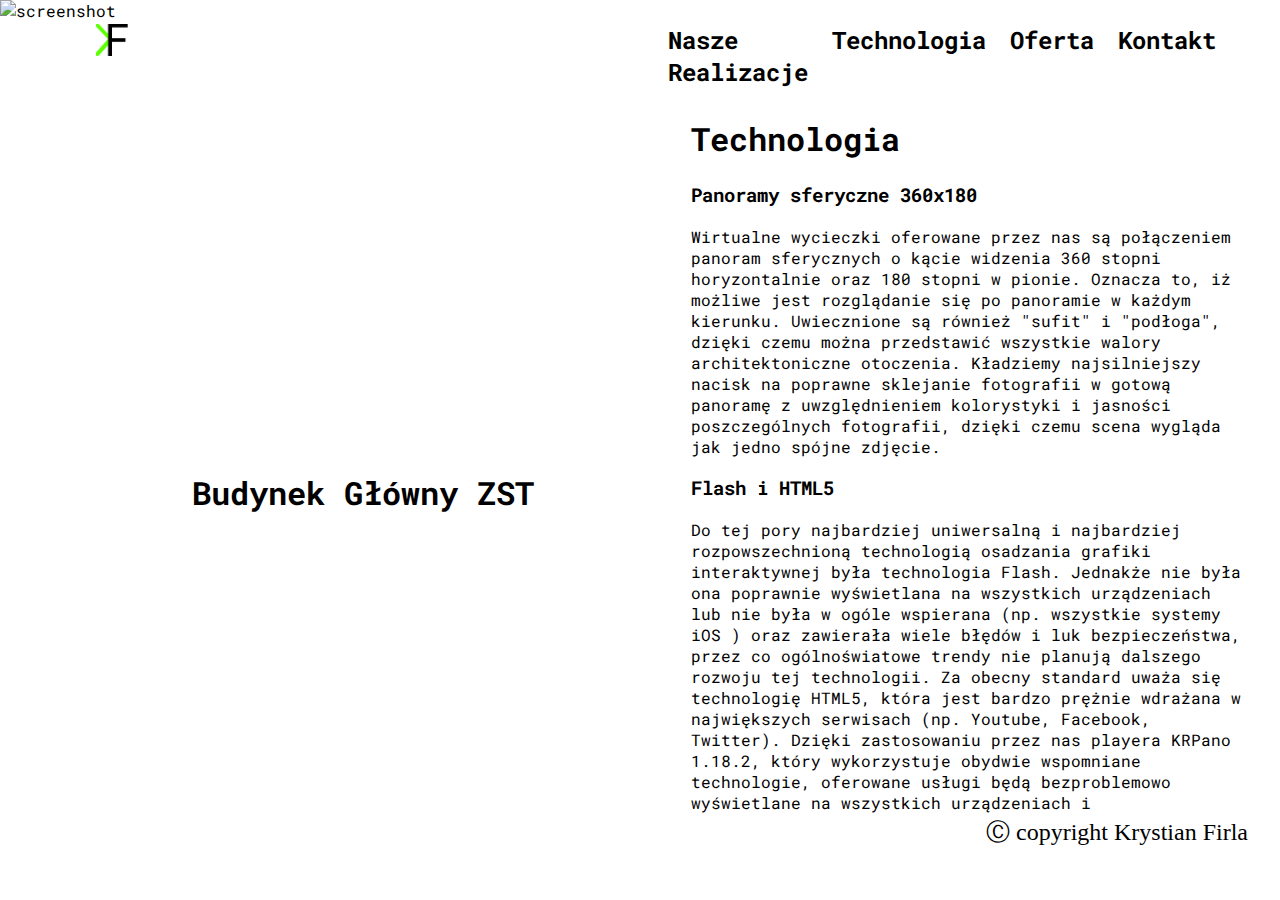
==== index.html @ 10f15969 "jakies logo zrobiłem no i cos tam myslalem nad strona ale skonczylo sie na mysleniu peace" ====
<!DOCTYPE html>
<html lang="pl">

<head>
    <meta charset="UTF-8">
    <meta http-equiv="X-UA-Compatible" content="IE=edge">
    <meta name="viewport" content="width=device-width, initial-scale=1.0">
    <title>Krystian Firla</title>
    <link rel="shortcut icon" href="assets/img/logo.ico" type="image/x-icon">
    <link rel="stylesheet" href="assets/css/style.css">
</head>

<body>
    <div class="container">
        <header>
            <div class="container">
                <div class="logo">
                    <!-- KF -->
                    <img src="assets/img/logo.png" alt="Logo strony">
                </div>
                <nav>
                    <div class="pointer">Nasze Realizacje</div>
                    <div class="pointer">Technologia</div>
                    <div class="pointer">Oferta</div>
                    <div class="pointer">Kontakt</div>
                </nav>
            </div>
        </header>
    </div>

    <div class="main-container">
        <div class="left">
            <ul>
                <li>
                    <img src="assets/img/screenshot.png" alt="screenshot">
                    <h1>Budynek Główny ZST</h1>
                </li>
            </ul>
            <!-- <h1>Wzgórze Zamkowe Orto</h1> -->
        </div>
        <div class="right">
            <div id="ourwork">
                <p>jakies zdjecie</p>
                <p>jakies zdjecie</p>
                <p>jakies zdjecie</p>
                <p>jakies zdjecie</p>
                <p>jakies zdjecie</p>
                <p>jakies zdjecie</p>
                <p>jakies zdjecie</p>
                <p>jakies zdjecie</p>
                <p>jakies zdjecie</p>
                <p>jakies zdjecie</p>
                <p>jakies zdjecie</p>
                <p>jakies zdjecie</p>
                <p>jakies zdjecie</p>
                <p>jakies zdjecie</p>
                <p>jakies zdjecie</p>

            </div>
            <div id="technology">
                <div class="content">
                    <h1>Technologia</h1>
                    <h3>Panoramy sferyczne 360x180</h3>
                    <p>Wirtualne wycieczki oferowane przez nas są połączeniem panoram sferycznych o kącie widzenia 360
                        stopni horyzontalnie oraz 180 stopni w pionie. Oznacza to, iż możliwe jest rozglądanie się po
                        panoramie w każdym kierunku. Uwiecznione są również "sufit" i "podłoga", dzięki czemu można
                        przedstawić wszystkie walory architektoniczne otoczenia. Kładziemy najsilniejszy nacisk na
                        poprawne
                        sklejanie fotografii w gotową panoramę z uwzględnieniem kolorystyki i jasności poszczególnych
                        fotografii, dzięki czemu scena wygląda jak jedno spójne zdjęcie.</p>
                    <h3>Flash i HTML5</h3>
                    <p>Do tej pory najbardziej uniwersalną i najbardziej rozpowszechnioną technologią osadzania grafiki
                        interaktywnej była technologia Flash. Jednakże nie była ona poprawnie wyświetlana na wszystkich
                        urządzeniach lub nie była w ogóle wspierana (np. wszystkie systemy iOS ) oraz zawierała wiele
                        błędów
                        i luk bezpieczeństwa, przez co ogólnoświatowe trendy nie planują dalszego rozwoju tej
                        technologii.
                        Za obecny standard uważa się technologię HTML5, która jest bardzo prężnie wdrażana w
                        największych
                        serwisach (np. Youtube, Facebook, Twitter). Dzięki zastosowaniu przez nas playera KRPano 1.18.2,
                        który wykorzystuje obydwie wspomniane technologie, oferowane usługi będą bezproblemowo
                        wyświetlane
                        na wszystkich urządzeniach i przeglądarkach.</p>
                    <h3>Wysoka szczegółowość obrazu i HDR</h3>
                    <p>Wiele firm oferujących wykonanie wirtualnej wycieczki tworzy je za pomocą obiektywu
                        ultraszerokokątnego (tzw. Fisheye), dzięki czemu wykonanie panoramy jest bardzo proste i
                        szybkie,
                        gdyż na pełną panoramę 360x180 (pełna sfera) wystarcza 6 zdjęć. Takie podejście jednak skutkuje
                        niską jakością panoramy. Bardzo mała rozdzielczość nie umożliwia wystarczającego powiększana
                        wybranego fragmentu panoramy, a wady optyczne obiektywu fisheye dodatkowo pogarszają jakość
                        obrazu.
                        Nasze panoramy wykonujemy z co najmniej 26 zdjęć, co po połączeniu daje obraz o rozdzielczości
                        około
                        22 000 x 11 000 pixeli, co zapewnia bardzo wysoką jakość obrazu i wysoką swobodę przybliżania
                        panoramy. Na specjalne życzenie możliwe jest wykonanie panoram o dużo większej rozdzielczości.
                    </p>
                    <p>W szczególnie trudnych przypadkach możliwe jest zastosowanie technologii HDR. Umożliwi to
                        poprawne
                        oddanie charakteru oświetlenia danej panoramy.</p>
                </div>
            </div>
            <div id="offer">
                <h1>Oferta</h1>
                <p>W odróżnieniu od większości firm oferujących wykonanie wirtualnej wycieczki, nasze usługi nie są
                    ukierunkowane na jednorazowy, spory zysk lecz na stałą współpracę. Podstawową usługą oferowaną przez
                    nas jest stała opieka nad Państwa wirtualną wycieczką i obejmuje jej wykonanie oraz coroczną
                    aktualizację oraz osadzenie na naszym serwerze. Wycieczka składająca się z ok. 15 panoram, może
                    zajmować nawet 1,5GB, a wykupienie hostingu tak dużej przestrzeni serwerowej może sporo kosztować.
                    Dzięki osadzeniu wirtualnej wycieczki na naszym serwerze, nie muszą się Państwo o to martwić. Dostęp
                    do niej odbywa się przez Państwa stronę (za pomocą przekierowania) oraz przez naszą stronę, co
                    stanowi dla Państwa dodatkową reklamę. Kolejnym udogodnieniem jest abonamentowa forma opłaty za
                    stałą opiekę i aktualizację wirtualnej wycieczki oraz przestrzeń serwerową. Gdyby taka forma opłaty
                    Państwa nie satysfakcjonowała, jest możliwość tradycyjnej jednorazowej opłaty za wykonanie
                    wirtualnej wycieczki. Dodatkowo oferujemy wykupienie samej przestrzeni serwerowej. Dobrą formą
                    promocji firmy mogą być gadżety upominkowe w formie pendriva lub płyty DVD z wirtualną wycieczką,
                    które mogli by Państwo ofiarować swoim klientom.</p>
                <p>Aby zaspokoić potrzeby wszystkich klientów, ceny są ustalane indywidualnie po wcześniejszym kontakcie
                    drogą mailową.</p>
            </div>
            <div id="contact">
                <h1>Info</h1>
                <p>Krystian Firla</p>
                <p>email: kfirla@gmail.com</p>
                <p>nr kom: 698 490 438</p>
            </div>
            <footer class="copyright">
                &#9400 copyright Krystian Firla
            </footer>
        </div>
    </div>
</body>

</html>
---- assets/css/style.css ----
@import url("https://fonts.googleapis.com/css2?family=Architects+Daughter&family=Roboto:ital,wght@0,400;1,300&display=swap");
@import url("https://fonts.googleapis.com/css2?family=Roboto+Mono:wght@300&display=swap");
* {
  -webkit-box-sizing: border-box;
          box-sizing: border-box;
}

body {
  margin: 0;
  padding: 0;
  font-family: 'Roboto Mono', monospace;
}

.container header {
  width: 100%;
  color: black;
  font-size: 1.5rem;
  font-weight: bold;
  position: absolute;
  top: 0;
  left: 0;
  z-index: 2;
}

.container header .container {
  display: -webkit-box;
  display: -ms-flexbox;
  display: flex;
  -webkit-box-pack: justify;
      -ms-flex-pack: justify;
          justify-content: space-between;
  padding: 1.5rem 4rem 0 6rem;
}

.container header .container .logo img {
  height: 2rem;
}

.container header .container nav {
  width: 48%;
  display: -webkit-box;
  display: -ms-flexbox;
  display: flex;
  gap: 1.5rem;
  -webkit-box-pack: end;
      -ms-flex-pack: end;
          justify-content: end;
}

.pointer {
  cursor: pointer;
}

.main-container {
  display: -webkit-box;
  display: -ms-flexbox;
  display: flex;
}

.main-container .left {
  width: 50%;
  height: 100vh;
}

.main-container .left ul {
  list-style: none;
  margin: 0;
  padding: 0;
}

.main-container .left ul li {
  height: 100vh;
}

.main-container .left ul img {
  display: block;
  width: 100%;
  height: 100%;
  -o-object-fit: cover;
     object-fit: cover;
  -o-object-position: center;
     object-position: center;
  z-index: 1;
}

.main-container .left ul h1 {
  position: absolute;
  top: 50%;
  left: 15%;
}

.main-container .right {
  display: block;
  width: 50%;
  height: 100vh;
  padding: 6rem 2rem 0 3.2rem;
}

.main-container .right .content {
  overflow-y: auto;
  max-height: 80vh;
}

.main-container .right #ourwork {
  display: none;
}

.main-container .right #offer {
  display: none;
}

.main-container .right #contact {
  display: none;
}

footer {
  font: 1.5rem bold;
  display: -webkit-box;
  display: -ms-flexbox;
  display: flex;
  -webkit-box-pack: end;
      -ms-flex-pack: end;
          justify-content: end;
}
/*# sourceMappingURL=style.css.map */
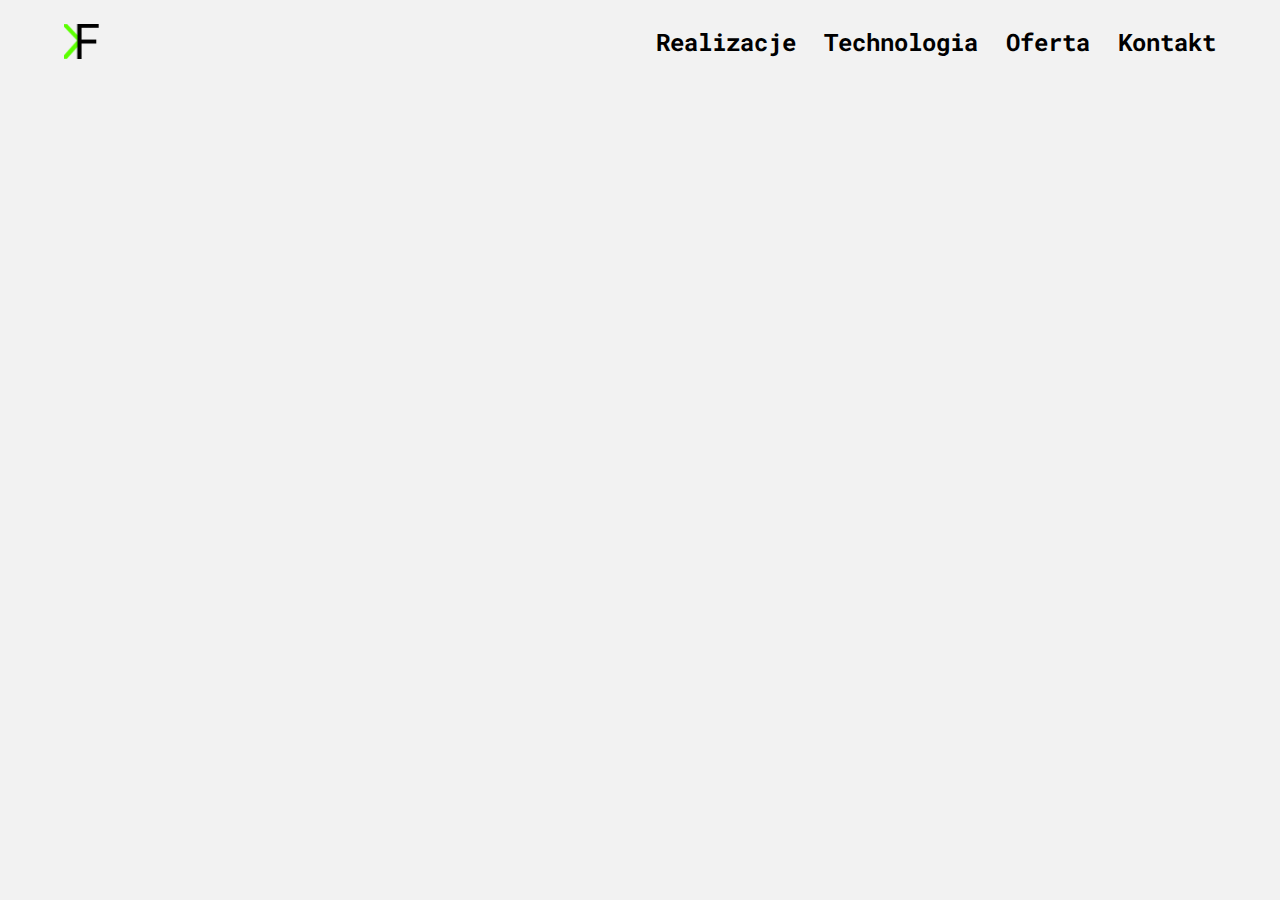
==== commit 4534d1f4: "nav zrobiłem" ====
--- a/index.html
+++ b/index.html
@@ -6,128 +6,27 @@
     <meta http-equiv="X-UA-Compatible" content="IE=edge">
     <meta name="viewport" content="width=device-width, initial-scale=1.0">
     <title>Krystian Firla</title>
-    <link rel="shortcut icon" href="assets/img/logo.ico" type="image/x-icon">
-    <link rel="stylesheet" href="assets/css/style.css">
+    <link rel="shortcut icon" href="src/img/favicon.ico" type="image/x-icon">
+    <link rel="stylesheet" href="src/css/style.css">
+    <script src="src/js/script.js" defer></script>
 </head>
 
 <body>
-    <div class="container">
-        <header>
-            <div class="container">
-                <div class="logo">
-                    <!-- KF -->
-                    <img src="assets/img/logo.png" alt="Logo strony">
-                </div>
-                <nav>
-                    <div class="pointer">Nasze Realizacje</div>
-                    <div class="pointer">Technologia</div>
-                    <div class="pointer">Oferta</div>
-                    <div class="pointer">Kontakt</div>
-                </nav>
-            </div>
-        </header>
-    </div>
+    <header class="navbar">
+        <img src="src/img/logo.png" alt="Logo KF" class="logo">
+        <img src="src/img/menu.svg" alt="Otwórz menu" class="toggle-nav">
+        <nav class="navbar-links">
+            <ul>
+                <li><a href="#">Realizacje</a></li>
+                <li><a href="#">Technologia</a></li>
+                <li><a href="#">Oferta</a></li>
+                <li><a href="#">Kontakt</a></li>
+            </ul>
+        </nav>
+    </header>
+    <main>
 
-    <div class="main-container">
-        <div class="left">
-            <ul>
-                <li>
-                    <img src="assets/img/screenshot.png" alt="screenshot">
-                    <h1>Budynek Główny ZST</h1>
-                </li>
-            </ul>
-            <!-- <h1>Wzgórze Zamkowe Orto</h1> -->
-        </div>
-        <div class="right">
-            <div id="ourwork">
-                <p>jakies zdjecie</p>
-                <p>jakies zdjecie</p>
-                <p>jakies zdjecie</p>
-                <p>jakies zdjecie</p>
-                <p>jakies zdjecie</p>
-                <p>jakies zdjecie</p>
-                <p>jakies zdjecie</p>
-                <p>jakies zdjecie</p>
-                <p>jakies zdjecie</p>
-                <p>jakies zdjecie</p>
-                <p>jakies zdjecie</p>
-                <p>jakies zdjecie</p>
-                <p>jakies zdjecie</p>
-                <p>jakies zdjecie</p>
-                <p>jakies zdjecie</p>
-
-            </div>
-            <div id="technology">
-                <div class="content">
-                    <h1>Technologia</h1>
-                    <h3>Panoramy sferyczne 360x180</h3>
-                    <p>Wirtualne wycieczki oferowane przez nas są połączeniem panoram sferycznych o kącie widzenia 360
-                        stopni horyzontalnie oraz 180 stopni w pionie. Oznacza to, iż możliwe jest rozglądanie się po
-                        panoramie w każdym kierunku. Uwiecznione są również "sufit" i "podłoga", dzięki czemu można
-                        przedstawić wszystkie walory architektoniczne otoczenia. Kładziemy najsilniejszy nacisk na
-                        poprawne
-                        sklejanie fotografii w gotową panoramę z uwzględnieniem kolorystyki i jasności poszczególnych
-                        fotografii, dzięki czemu scena wygląda jak jedno spójne zdjęcie.</p>
-                    <h3>Flash i HTML5</h3>
-                    <p>Do tej pory najbardziej uniwersalną i najbardziej rozpowszechnioną technologią osadzania grafiki
-                        interaktywnej była technologia Flash. Jednakże nie była ona poprawnie wyświetlana na wszystkich
-                        urządzeniach lub nie była w ogóle wspierana (np. wszystkie systemy iOS ) oraz zawierała wiele
-                        błędów
-                        i luk bezpieczeństwa, przez co ogólnoświatowe trendy nie planują dalszego rozwoju tej
-                        technologii.
-                        Za obecny standard uważa się technologię HTML5, która jest bardzo prężnie wdrażana w
-                        największych
-                        serwisach (np. Youtube, Facebook, Twitter). Dzięki zastosowaniu przez nas playera KRPano 1.18.2,
-                        który wykorzystuje obydwie wspomniane technologie, oferowane usługi będą bezproblemowo
-                        wyświetlane
-                        na wszystkich urządzeniach i przeglądarkach.</p>
-                    <h3>Wysoka szczegółowość obrazu i HDR</h3>
-                    <p>Wiele firm oferujących wykonanie wirtualnej wycieczki tworzy je za pomocą obiektywu
-                        ultraszerokokątnego (tzw. Fisheye), dzięki czemu wykonanie panoramy jest bardzo proste i
-                        szybkie,
-                        gdyż na pełną panoramę 360x180 (pełna sfera) wystarcza 6 zdjęć. Takie podejście jednak skutkuje
-                        niską jakością panoramy. Bardzo mała rozdzielczość nie umożliwia wystarczającego powiększana
-                        wybranego fragmentu panoramy, a wady optyczne obiektywu fisheye dodatkowo pogarszają jakość
-                        obrazu.
-                        Nasze panoramy wykonujemy z co najmniej 26 zdjęć, co po połączeniu daje obraz o rozdzielczości
-                        około
-                        22 000 x 11 000 pixeli, co zapewnia bardzo wysoką jakość obrazu i wysoką swobodę przybliżania
-                        panoramy. Na specjalne życzenie możliwe jest wykonanie panoram o dużo większej rozdzielczości.
-                    </p>
-                    <p>W szczególnie trudnych przypadkach możliwe jest zastosowanie technologii HDR. Umożliwi to
-                        poprawne
-                        oddanie charakteru oświetlenia danej panoramy.</p>
-                </div>
-            </div>
-            <div id="offer">
-                <h1>Oferta</h1>
-                <p>W odróżnieniu od większości firm oferujących wykonanie wirtualnej wycieczki, nasze usługi nie są
-                    ukierunkowane na jednorazowy, spory zysk lecz na stałą współpracę. Podstawową usługą oferowaną przez
-                    nas jest stała opieka nad Państwa wirtualną wycieczką i obejmuje jej wykonanie oraz coroczną
-                    aktualizację oraz osadzenie na naszym serwerze. Wycieczka składająca się z ok. 15 panoram, może
-                    zajmować nawet 1,5GB, a wykupienie hostingu tak dużej przestrzeni serwerowej może sporo kosztować.
-                    Dzięki osadzeniu wirtualnej wycieczki na naszym serwerze, nie muszą się Państwo o to martwić. Dostęp
-                    do niej odbywa się przez Państwa stronę (za pomocą przekierowania) oraz przez naszą stronę, co
-                    stanowi dla Państwa dodatkową reklamę. Kolejnym udogodnieniem jest abonamentowa forma opłaty za
-                    stałą opiekę i aktualizację wirtualnej wycieczki oraz przestrzeń serwerową. Gdyby taka forma opłaty
-                    Państwa nie satysfakcjonowała, jest możliwość tradycyjnej jednorazowej opłaty za wykonanie
-                    wirtualnej wycieczki. Dodatkowo oferujemy wykupienie samej przestrzeni serwerowej. Dobrą formą
-                    promocji firmy mogą być gadżety upominkowe w formie pendriva lub płyty DVD z wirtualną wycieczką,
-                    które mogli by Państwo ofiarować swoim klientom.</p>
-                <p>Aby zaspokoić potrzeby wszystkich klientów, ceny są ustalane indywidualnie po wcześniejszym kontakcie
-                    drogą mailową.</p>
-            </div>
-            <div id="contact">
-                <h1>Info</h1>
-                <p>Krystian Firla</p>
-                <p>email: kfirla@gmail.com</p>
-                <p>nr kom: 698 490 438</p>
-            </div>
-            <footer class="copyright">
-                &#9400 copyright Krystian Firla
-            </footer>
-        </div>
-    </div>
+    </main>
 </body>
 
 </html>--- a/src/css/style.css
+++ b/src/css/style.css
@@ -0,0 +1,151 @@
+@import url("https://fonts.googleapis.com/css2?family=Roboto+Mono:wght@300&display=swap");
+*, *::before, *::after {
+  -webkit-box-sizing: border-box;
+          box-sizing: border-box;
+}
+
+:root {
+  --background-color: #F2F2F2;
+}
+
+body {
+  margin: 0;
+  padding: 0;
+  font-family: 'Roboto Mono', monospace;
+  line-height: 1.5;
+  background-color: var(--background-color);
+  font-size: 1.5rem;
+}
+
+.navbar {
+  width: 100%;
+  display: -webkit-box;
+  display: -ms-flexbox;
+  display: flex;
+  -webkit-box-pack: justify;
+      -ms-flex-pack: justify;
+          justify-content: space-between;
+  padding: 1.5rem 4rem;
+  position: absolute;
+  width: 100%;
+  z-index: 2;
+}
+
+.toggle-nav {
+  position: absolute;
+  display: none;
+  top: 1.25rem;
+  right: 4rem;
+}
+
+.navbar-links ul {
+  width: calc(50vw - 4rem);
+  list-style: none;
+  margin: 0;
+  padding: 0;
+  padding-left: 1rem;
+  display: -webkit-box;
+  display: -ms-flexbox;
+  display: flex;
+  -webkit-box-pack: justify;
+      -ms-flex-pack: justify;
+          justify-content: space-between;
+  gap: 1rem;
+}
+
+.navbar-links ul li a {
+  text-decoration: none;
+  display: block;
+  color: black;
+  font-weight: bold;
+}
+
+.navbar-links li:hover a {
+  color: #5bff00;
+}
+
+.logo {
+  width: 35px;
+  height: 35px;
+}
+
+.toggle-nav {
+  max-width: 40px;
+  max-height: 40px;
+  cursor: pointer;
+}
+
+@media (max-width: 1150px) {
+  .navbar {
+    padding: 1.5rem 3rem;
+  }
+  .toggle-nav {
+    right: 3rem;
+    display: block;
+  }
+  .navbar-links {
+    opacity: 0;
+    pointer-events: none;
+    position: absolute;
+    top: calc(3rem + 40px);
+    right: 3rem;
+    -webkit-transform: translateY(-10px);
+            transform: translateY(-10px);
+    -webkit-transition: opacity 150ms ease-in-out, -webkit-transform 150ms ease-in-out;
+    transition: opacity 150ms ease-in-out, -webkit-transform 150ms ease-in-out;
+    transition: opacity 150ms ease-in-out, transform 150ms ease-in-out;
+    transition: opacity 150ms ease-in-out, transform 150ms ease-in-out, -webkit-transform 150ms ease-in-out;
+  }
+  .navbar-links ul {
+    -webkit-box-orient: vertical;
+    -webkit-box-direction: normal;
+        -ms-flex-direction: column;
+            flex-direction: column;
+    width: 100%;
+    padding: 0;
+    display: -webkit-box;
+    display: -ms-flexbox;
+    display: flex;
+    -webkit-box-pack: justify;
+        -ms-flex-pack: justify;
+            justify-content: space-between;
+    gap: 1rem;
+  }
+  .navbar-links ul li a {
+    float: right;
+  }
+  .navbar-links.active {
+    display: block;
+    opacity: 1;
+    pointer-events: auto;
+    -webkit-transform: translateY(0);
+            transform: translateY(0);
+    background-color: var(--background-color);
+  }
+}
+
+@media (max-width: 600px) {
+  body {
+    font-size: 1rem;
+  }
+  .navbar {
+    padding: 1rem 2rem;
+  }
+  .toggle-nav {
+    top: .75rem;
+    right: 2rem;
+  }
+  .navbar-links {
+    top: calc(2rem + 30px);
+    right: 2rem;
+  }
+  .logo {
+    width: 25px;
+    height: 25px;
+  }
+  .toggle-nav {
+    max-width: 30px;
+    max-height: 30px;
+  }
+}
+/*# sourceMappingURL=style.css.map */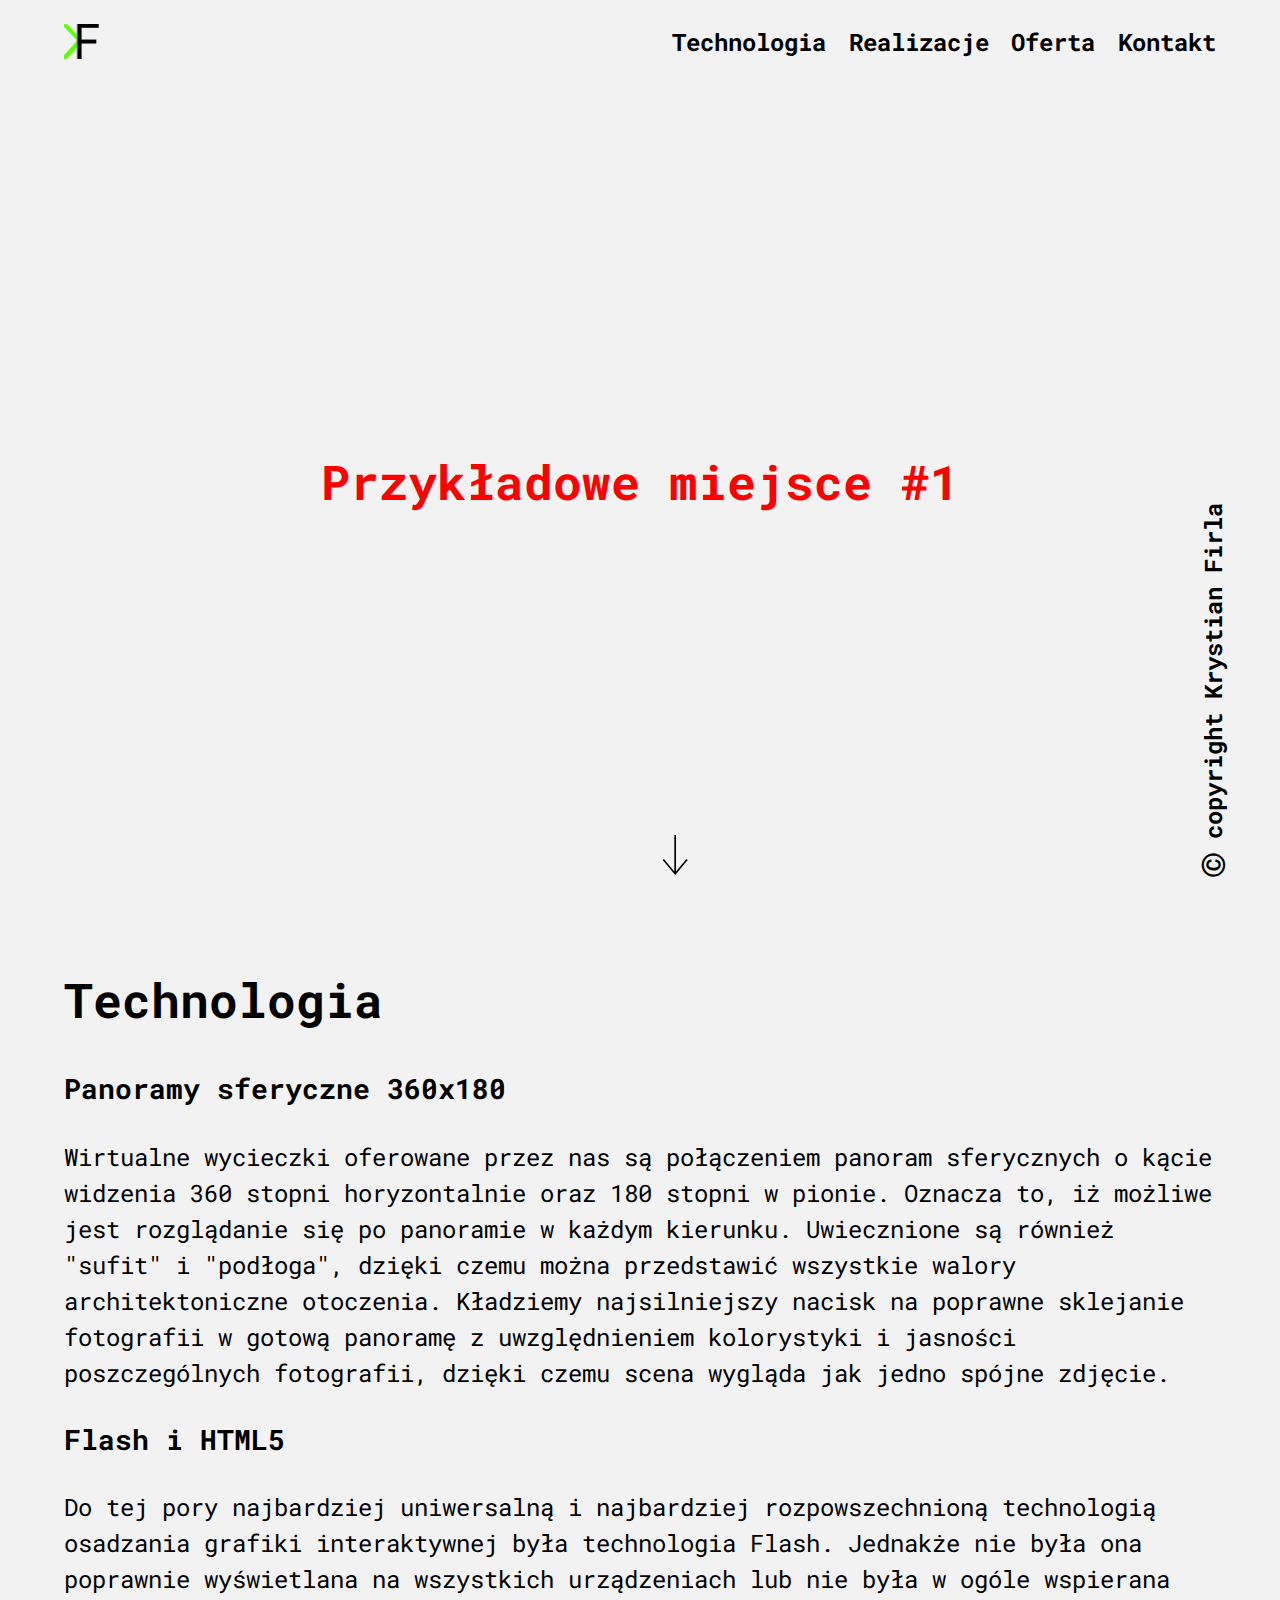
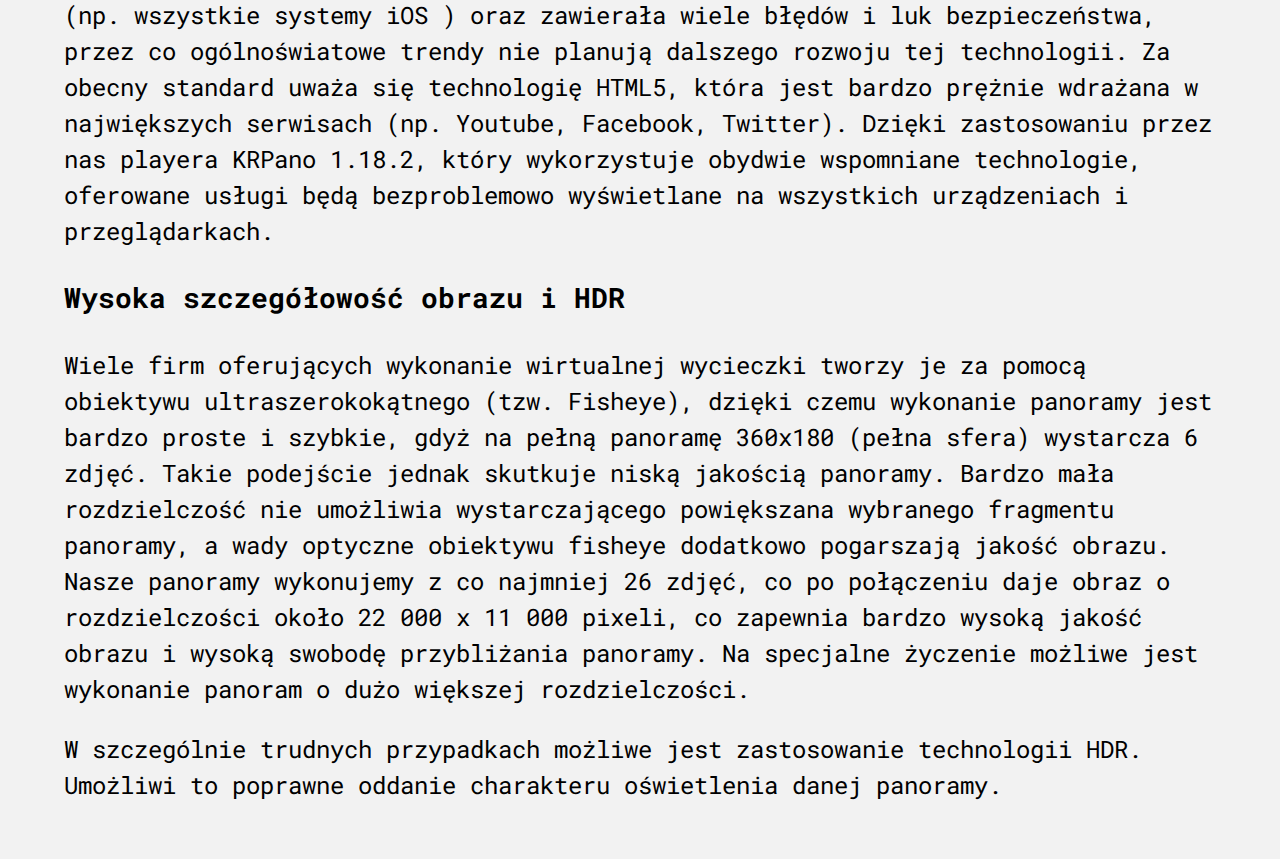
==== commit 513802cd: "jakis poczatek jest" ====
--- a/index.html
+++ b/index.html
@@ -17,16 +17,99 @@
         <img src="src/img/menu.svg" alt="Otwórz menu" class="toggle-nav">
         <nav class="navbar-links">
             <ul>
-                <li><a href="#">Realizacje</a></li>
-                <li><a href="#">Technologia</a></li>
-                <li><a href="#">Oferta</a></li>
-                <li><a href="#">Kontakt</a></li>
+                <li><a href="index.html">Technologia</a></li>
+                <li><a href="realization.html">Realizacje</a></li>
+                <li><a href="offer.html">Oferta</a></li>
+                <li><a href="contact.html">Kontakt</a></li>
             </ul>
         </nav>
     </header>
     <main>
+        <div class="container">
+            <div class="left">
+                <ul>
+                    <li>
+                        <a href="#"><img src="src/img/screenshot.png" alt="jakies zdjecie">
+                            <h1>Przykładowe miejsce #1</h1>
+                        </a>
+                    </li>
+                </ul>
+            </div>
+            <div class="right">
+                <div class="container">
+                    <div class="arrow">
+                        <a href="#main-content"><img src="src/img/arrow-down.svg" alt="Strzałka w dół"
+                                class="arrow-down"></a>
+                    </div>
+                    <ul>
+                        <li>
+                            <a href="#technology">
+                                <h3>Technologia</h3>
+                            </a>
+                        </li>
+                        <li>
+                            <a href="#panorama">
+                                <p>Panoramy sferyczne 360x180</p>
+                            </a>
+                        </li>
+                        <li>
+                            <a href="#flash">
+                                <p>Flash i HTML5</p>
+                            </a>
+                        </li>
+                        <li>
+                            <a href="#hdr">
+                                <p>Wysoka szczegółowość obrazu i HDR</p>
+                            </a>
+                        </li>
+                    </ul>
+                    <p class="rotated">&#9400 copyright Krystian Firla</p>
+                </div>
+            </div>
+        </div>
+    </main>
+    <section class="main-content" id="main-content">
+        <h1 id="technology">Technologia</h1>
+        <h3 id="panorama">Panoramy sferyczne 360x180</h3>
+        <p>Wirtualne wycieczki oferowane przez nas są połączeniem panoram sferycznych o kącie widzenia 360
+            stopni horyzontalnie oraz 180 stopni w pionie. Oznacza to, iż możliwe jest rozglądanie się po
+            panoramie w każdym kierunku. Uwiecznione są również "sufit" i "podłoga", dzięki czemu można
+            przedstawić wszystkie walory architektoniczne otoczenia. Kładziemy najsilniejszy nacisk na
+            poprawne
+            sklejanie fotografii w gotową panoramę z uwzględnieniem kolorystyki i jasności poszczególnych
+            fotografii, dzięki czemu scena wygląda jak jedno spójne zdjęcie.</p>
+        <h3 id="flash">Flash i HTML5</h3>
+        <p>Do tej pory najbardziej uniwersalną i najbardziej rozpowszechnioną technologią osadzania grafiki
+            interaktywnej była technologia Flash. Jednakże nie była ona poprawnie wyświetlana na wszystkich
+            urządzeniach lub nie była w ogóle wspierana (np. wszystkie systemy iOS ) oraz zawierała wiele
+            błędów
+            i luk bezpieczeństwa, przez co ogólnoświatowe trendy nie planują dalszego rozwoju tej
+            technologii.
+            Za obecny standard uważa się technologię HTML5, która jest bardzo prężnie wdrażana w
+            największych
+            serwisach (np. Youtube, Facebook, Twitter). Dzięki zastosowaniu przez nas playera KRPano 1.18.2,
+            który wykorzystuje obydwie wspomniane technologie, oferowane usługi będą bezproblemowo
+            wyświetlane
+            na wszystkich urządzeniach i przeglądarkach.</p>
+        <h3 id="hdr">Wysoka szczegółowość obrazu i HDR</h3>
+        <p>Wiele firm oferujących wykonanie wirtualnej wycieczki tworzy je za pomocą obiektywu
+            ultraszerokokątnego (tzw. Fisheye), dzięki czemu wykonanie panoramy jest bardzo proste i
+            szybkie,
+            gdyż na pełną panoramę 360x180 (pełna sfera) wystarcza 6 zdjęć. Takie podejście jednak skutkuje
+            niską jakością panoramy. Bardzo mała rozdzielczość nie umożliwia wystarczającego powiększana
+            wybranego fragmentu panoramy, a wady optyczne obiektywu fisheye dodatkowo pogarszają jakość
+            obrazu.
+            Nasze panoramy wykonujemy z co najmniej 26 zdjęć, co po połączeniu daje obraz o rozdzielczości
+            około
+            22 000 x 11 000 pixeli, co zapewnia bardzo wysoką jakość obrazu i wysoką swobodę przybliżania
+            panoramy. Na specjalne życzenie możliwe jest wykonanie panoram o dużo większej rozdzielczości.
+        </p>
+        <p>W szczególnie trudnych przypadkach możliwe jest zastosowanie technologii HDR. Umożliwi to
+            poprawne
+            oddanie charakteru oświetlenia danej panoramy.</p>
 
-    </main>
+    </section>
+
 </body>
 
 </html>--- a/src/css/style.css
+++ b/src/css/style.css
@@ -6,6 +6,11 @@
 
 :root {
   --background-color: #F2F2F2;
+  --green-from-logo: rgba(91, 255, 0, 1);
+}
+
+html {
+  scroll-behavior: smooth;
 }
 
 body {
@@ -28,7 +33,7 @@
   padding: 1.5rem 4rem;
   position: absolute;
   width: 100%;
-  z-index: 2;
+  z-index: 3;
 }
 
 .toggle-nav {
@@ -43,7 +48,7 @@
   list-style: none;
   margin: 0;
   padding: 0;
-  padding-left: 1rem;
+  padding-left: 2rem;
   display: -webkit-box;
   display: -ms-flexbox;
   display: flex;
@@ -61,7 +66,7 @@
 }
 
 .navbar-links li:hover a {
-  color: #5bff00;
+  color: var(--green-from-logo);
 }
 
 .logo {
@@ -75,7 +80,122 @@
   cursor: pointer;
 }
 
-@media (max-width: 1150px) {
+.left > ul {
+  width: 50vw;
+  list-style: none;
+  margin: 0;
+  padding: 0;
+}
+
+.left > ul > li > a > img {
+  position: absolute;
+  width: 100%;
+  height: 100vh;
+  left: -25%;
+  z-index: 1;
+}
+
+.left > ul > li > a > h1 {
+  position: absolute;
+  color: red;
+  top: 50%;
+  left: 50%;
+  z-index: 3;
+  -webkit-transform: translate(-50%, -50%);
+          transform: translate(-50%, -50%);
+}
+
+.right {
+  width: calc(50vw - 1rem);
+  z-index: 2;
+  height: 100vh;
+  position: absolute;
+  left: 50%;
+  top: 0;
+  background-color: var(--background-color);
+}
+
+.right > .container {
+  padding: 1rem;
+  height: 100%;
+  display: -webkit-box;
+  display: -ms-flexbox;
+  display: flex;
+  gap: 15%;
+  -webkit-box-align: end;
+      -ms-flex-align: end;
+          align-items: end;
+}
+
+.right > .container h3,
+.right > .container p {
+  margin: 0;
+  display: -webkit-box;
+  display: -ms-flexbox;
+  display: flex;
+  -webkit-box-pack: center;
+      -ms-flex-pack: center;
+          justify-content: center;
+}
+
+.right > .container .arrow .arrow-down {
+  width: 40px;
+  cursor: pointer;
+  -webkit-transition: all 0.5s ease-in-out;
+  transition: all 0.5s ease-in-out;
+}
+
+.right > .container ul {
+  list-style: none;
+  margin: 0;
+  padding: 0;
+}
+
+.right > .container ul li a {
+  text-decoration: none;
+  color: black;
+}
+
+.right > .container ul li a:hover {
+  color: var(--green-from-logo);
+}
+
+.right > .container p {
+  font-weight: bold;
+}
+
+.right > .container .rotated {
+  position: absolute;
+  bottom: 12rem;
+  right: -8.5rem;
+  -webkit-transform: rotate(-90deg);
+          transform: rotate(-90deg);
+}
+
+.main-content {
+  position: absolute;
+  top: 100vh;
+  left: 0;
+  padding: 2rem 4rem;
+}
+
+.contact {
+  display: -webkit-box;
+  display: -ms-flexbox;
+  display: flex;
+  -webkit-box-orient: vertical;
+  -webkit-box-direction: normal;
+      -ms-flex-direction: column;
+          flex-direction: column;
+}
+
+@media (max-width: 1550px) {
+  .right > .container ul {
+    display: none;
+  }
+}
+
+@media (max-width: 1260px) {
   .navbar {
     padding: 1.5rem 3rem;
   }
@@ -123,29 +243,4 @@
     background-color: var(--background-color);
   }
 }
-
-@media (max-width: 600px) {
-  body {
-    font-size: 1rem;
-  }
-  .navbar {
-    padding: 1rem 2rem;
-  }
-  .toggle-nav {
-    top: .75rem;
-    right: 2rem;
-  }
-  .navbar-links {
-    top: calc(2rem + 30px);
-    right: 2rem;
-  }
-  .logo {
-    width: 25px;
-    height: 25px;
-  }
-  .toggle-nav {
-    max-width: 30px;
-    max-height: 30px;
-  }
-}
 /*# sourceMappingURL=style.css.map */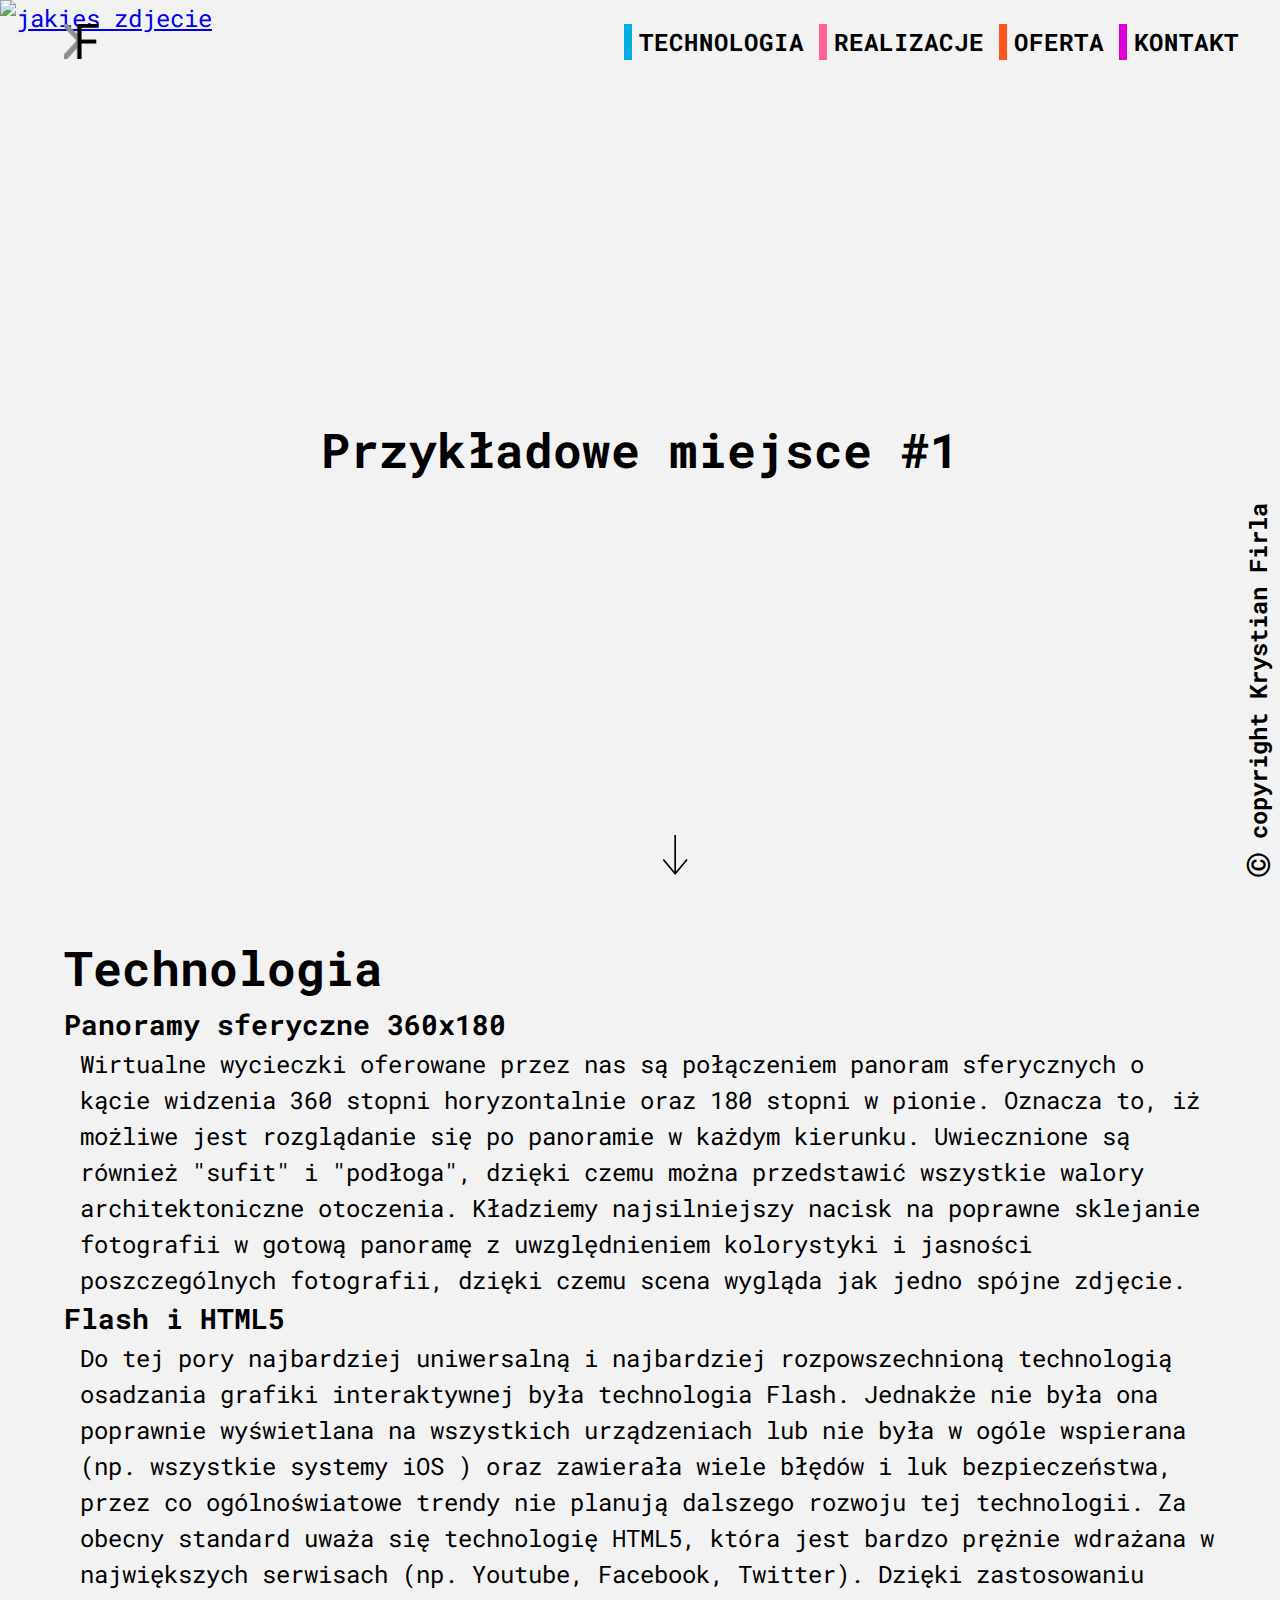
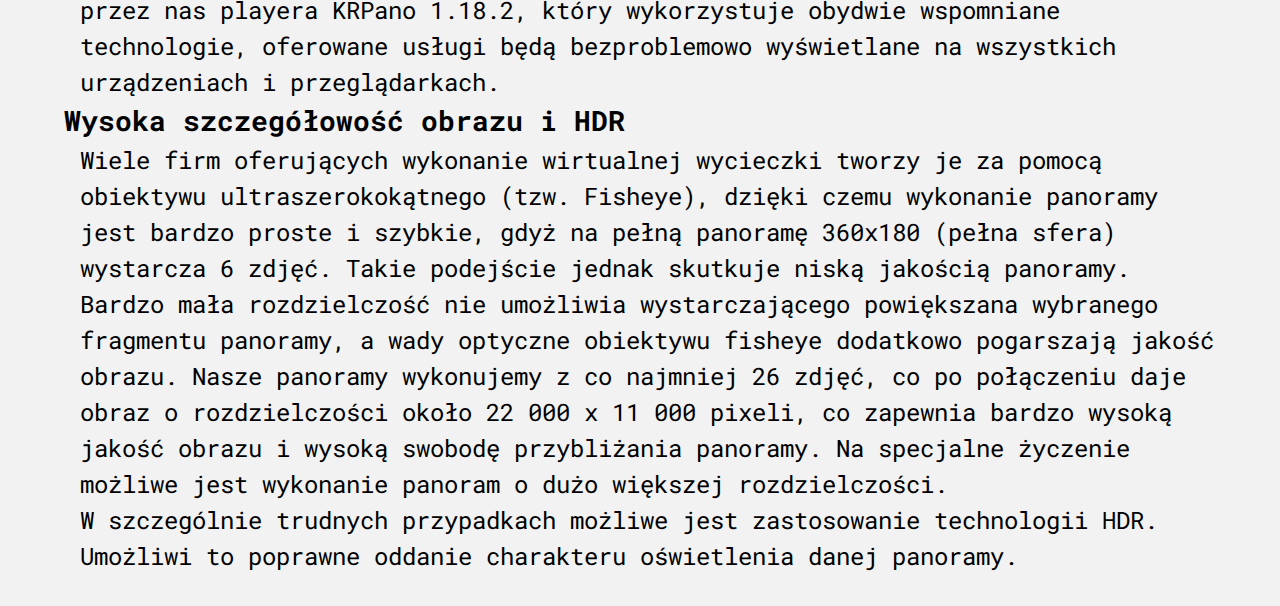
==== commit 7dc86370: "nie jestem zadowolony z efektów ;/" ====
--- a/index.html
+++ b/index.html
@@ -17,10 +17,18 @@
         <img src="src/img/menu.svg" alt="Otwórz menu" class="toggle-nav">
         <nav class="navbar-links">
             <ul>
-                <li><a href="index.html">Technologia</a></li>
-                <li><a href="realization.html">Realizacje</a></li>
-                <li><a href="offer.html">Oferta</a></li>
-                <li><a href="contact.html">Kontakt</a></li>
+                <li style="--clr: #00ade1">
+                    <a href="index.html" data-text="&nbsp;Technologia">&nbsp;Technologia&nbsp;</a>
+                </li>
+                <li style="--clr: #ff6493">
+                    <a href="realization.html" data-text="&nbsp;Realizacje">&nbsp;Realizacje&nbsp;</a>
+                </li>
+                <li style="--clr: #ff551c">
+                    <a href="offer.html" data-text="&nbsp;Oferta">&nbsp;Oferta&nbsp;</a>
+                </li>
+                <li style="--clr: #dc00d4">
+                    <a href="contact.html" data-text="&nbsp;Kontakt">&nbsp;Kontakt&nbsp;</a>
+                </li>
             </ul>
         </nav>
     </header>
@@ -48,18 +56,18 @@
                             </a>
                         </li>
                         <li>
-                            <a href="#panorama">
-                                <p>Panoramy sferyczne 360x180</p>
-                            </a>
-                        </li>
-                        <li>
                             <a href="#flash">
                                 <p>Flash i HTML5</p>
                             </a>
                         </li>
                         <li>
+                            <a href="#panorama">
+                                <p>Panoramy sferyczne</p>
+                            </a>
+                        </li>
+                        <li>
                             <a href="#hdr">
-                                <p>Wysoka szczegółowość obrazu i HDR</p>
+                                <p>Wysoka szczegółowość obrazu</p>
                             </a>
                         </li>
                     </ul>
--- a/src/css/style.css
+++ b/src/css/style.css
@@ -1,12 +1,20 @@
 @import url("https://fonts.googleapis.com/css2?family=Roboto+Mono:wght@300&display=swap");
 *, *::before, *::after {
+  margin: 0;
+  padding: 0;
   -webkit-box-sizing: border-box;
           box-sizing: border-box;
+  font-family: 'Roboto Mono', monospace;
+}
+
+h1, a {
+  margin: 0;
+  padding: 0;
 }
 
 :root {
   --background-color: #F2F2F2;
-  --green-from-logo: rgba(91, 255, 0, 1);
+  --hover-color: rgb(134, 134, 134);
 }
 
 html {
@@ -14,9 +22,6 @@
 }
 
 body {
-  margin: 0;
-  padding: 0;
-  font-family: 'Roboto Mono', monospace;
   line-height: 1.5;
   background-color: var(--background-color);
   font-size: 1.5rem;
@@ -41,11 +46,14 @@
   display: none;
   top: 1.25rem;
   right: 4rem;
+  max-width: 40px;
+  max-height: 40px;
+  cursor: pointer;
 }
 
 .navbar-links ul {
+  position: relative;
   width: calc(50vw - 4rem);
-  list-style: none;
   margin: 0;
   padding: 0;
   padding-left: 2rem;
@@ -55,18 +63,38 @@
   -webkit-box-pack: justify;
       -ms-flex-pack: justify;
           justify-content: space-between;
-  gap: 1rem;
+}
+
+.navbar-links ul li {
+  position: relative;
+  list-style: none;
 }
 
 .navbar-links ul li a {
+  position: relative;
   text-decoration: none;
   display: block;
+  text-transform: uppercase;
+  letter-spacing: 1px;
+  font-weight: bold;
   color: black;
-  font-weight: bold;
-}
-
-.navbar-links li:hover a {
-  color: var(--green-from-logo);
+}
+
+.navbar-links ul li a::before {
+  content: attr(data-text);
+  position: absolute;
+  color: var(--clr);
+  width: 0;
+  overflow: hidden;
+  -webkit-transition: 1s;
+  transition: 1s;
+  border-right: 8px solid var(--clr);
+}
+
+.navbar-links ul li a:hover::before {
+  width: 100%;
+  -webkit-filter: drop-shadow(0 0 25px var(--clr));
+          filter: drop-shadow(0 0 25px var(--clr));
 }
 
 .logo {
@@ -74,10 +102,22 @@
   height: 35px;
 }
 
-.toggle-nav {
-  max-width: 40px;
-  max-height: 40px;
-  cursor: pointer;
+.logo-container {
+  position: absolute;
+  top: 1rem;
+  display: -webkit-box;
+  display: -ms-flexbox;
+  display: flex;
+  -webkit-box-pack: center;
+      -ms-flex-pack: center;
+          justify-content: center;
+  -webkit-box-align: center;
+      -ms-flex-align: center;
+          align-items: center;
+  width: 50px;
+  height: 50px;
+  background-color: violet;
+  border-radius: 1.5rem;
 }
 
 .left > ul {
@@ -88,16 +128,19 @@
 }
 
 .left > ul > li > a > img {
-  position: absolute;
+  position: block;
   width: 100%;
   height: 100vh;
-  left: -25%;
   z-index: 1;
+  -o-object-fit: cover;
+     object-fit: cover;
+  -o-object-position: center;
+     object-position: center;
 }
 
 .left > ul > li > a > h1 {
   position: absolute;
-  color: red;
+  color: black;
   top: 50%;
   left: 50%;
   z-index: 3;
@@ -157,7 +200,7 @@
 }
 
 .right > .container ul li a:hover {
-  color: var(--green-from-logo);
+  color: var(--hover-color);
 }
 
 .right > .container p {
@@ -167,7 +210,7 @@
 .right > .container .rotated {
   position: absolute;
   bottom: 12rem;
-  right: -8.5rem;
+  right: -11.3rem;
   -webkit-transform: rotate(-90deg);
           transform: rotate(-90deg);
 }
@@ -177,6 +220,10 @@
   top: 100vh;
   left: 0;
   padding: 2rem 4rem;
+}
+
+.main-content p {
+  margin-left: 1rem;
 }
 
 .contact {
@@ -192,6 +239,30 @@
 @media (max-width: 1550px) {
   .right > .container ul {
     display: none;
+  }
+  .right > .container .contact-list {
+    display: -webkit-box;
+    display: -ms-flexbox;
+    display: flex;
+    -webkit-box-orient: vertical;
+    -webkit-box-direction: normal;
+        -ms-flex-direction: column;
+            flex-direction: column;
+  }
+}
+
+@media (max-width: 1360px) and (min-width: 1260px) {
+  .navbar-links ul {
+    width: calc(50vw - 1rem);
+  }
+}
+
+@media (max-width: 1259px) {
+  .navbar-links {
+    -webkit-transition: opacity 150ms ease-in-out, -webkit-transform 150ms ease-in-out;
+    transition: opacity 150ms ease-in-out, -webkit-transform 150ms ease-in-out;
+    transition: opacity 150ms ease-in-out, transform 150ms ease-in-out;
+    transition: opacity 150ms ease-in-out, transform 150ms ease-in-out, -webkit-transform 150ms ease-in-out;
   }
 }
 
@@ -211,10 +282,6 @@
     right: 3rem;
     -webkit-transform: translateY(-10px);
             transform: translateY(-10px);
-    -webkit-transition: opacity 150ms ease-in-out, -webkit-transform 150ms ease-in-out;
-    transition: opacity 150ms ease-in-out, -webkit-transform 150ms ease-in-out;
-    transition: opacity 150ms ease-in-out, transform 150ms ease-in-out;
-    transition: opacity 150ms ease-in-out, transform 150ms ease-in-out, -webkit-transform 150ms ease-in-out;
   }
   .navbar-links ul {
     -webkit-box-orient: vertical;
@@ -243,4 +310,38 @@
     background-color: var(--background-color);
   }
 }
+
+@media (max-width: 800px) {
+  .left > ul {
+    display: none;
+  }
+  .right {
+    width: 100%;
+    left: 0%;
+  }
+  .right > .container ul {
+    display: block;
+    position: absolute;
+    top: 70%;
+    -webkit-transform: translateY(-30%);
+            transform: translateY(-30%);
+  }
+  .right > .container ul li {
+    display: -webkit-box;
+    display: -ms-flexbox;
+    display: flex;
+    -webkit-box-pack: start;
+        -ms-flex-pack: start;
+            justify-content: start;
+  }
+  .right > .container ul .mail {
+    margin-left: 3rem;
+  }
+  .right > .container .contact-list {
+    top: 82.5%;
+  }
+  .right > .container .rotated {
+    right: -10.5rem;
+  }
+}
 /*# sourceMappingURL=style.css.map */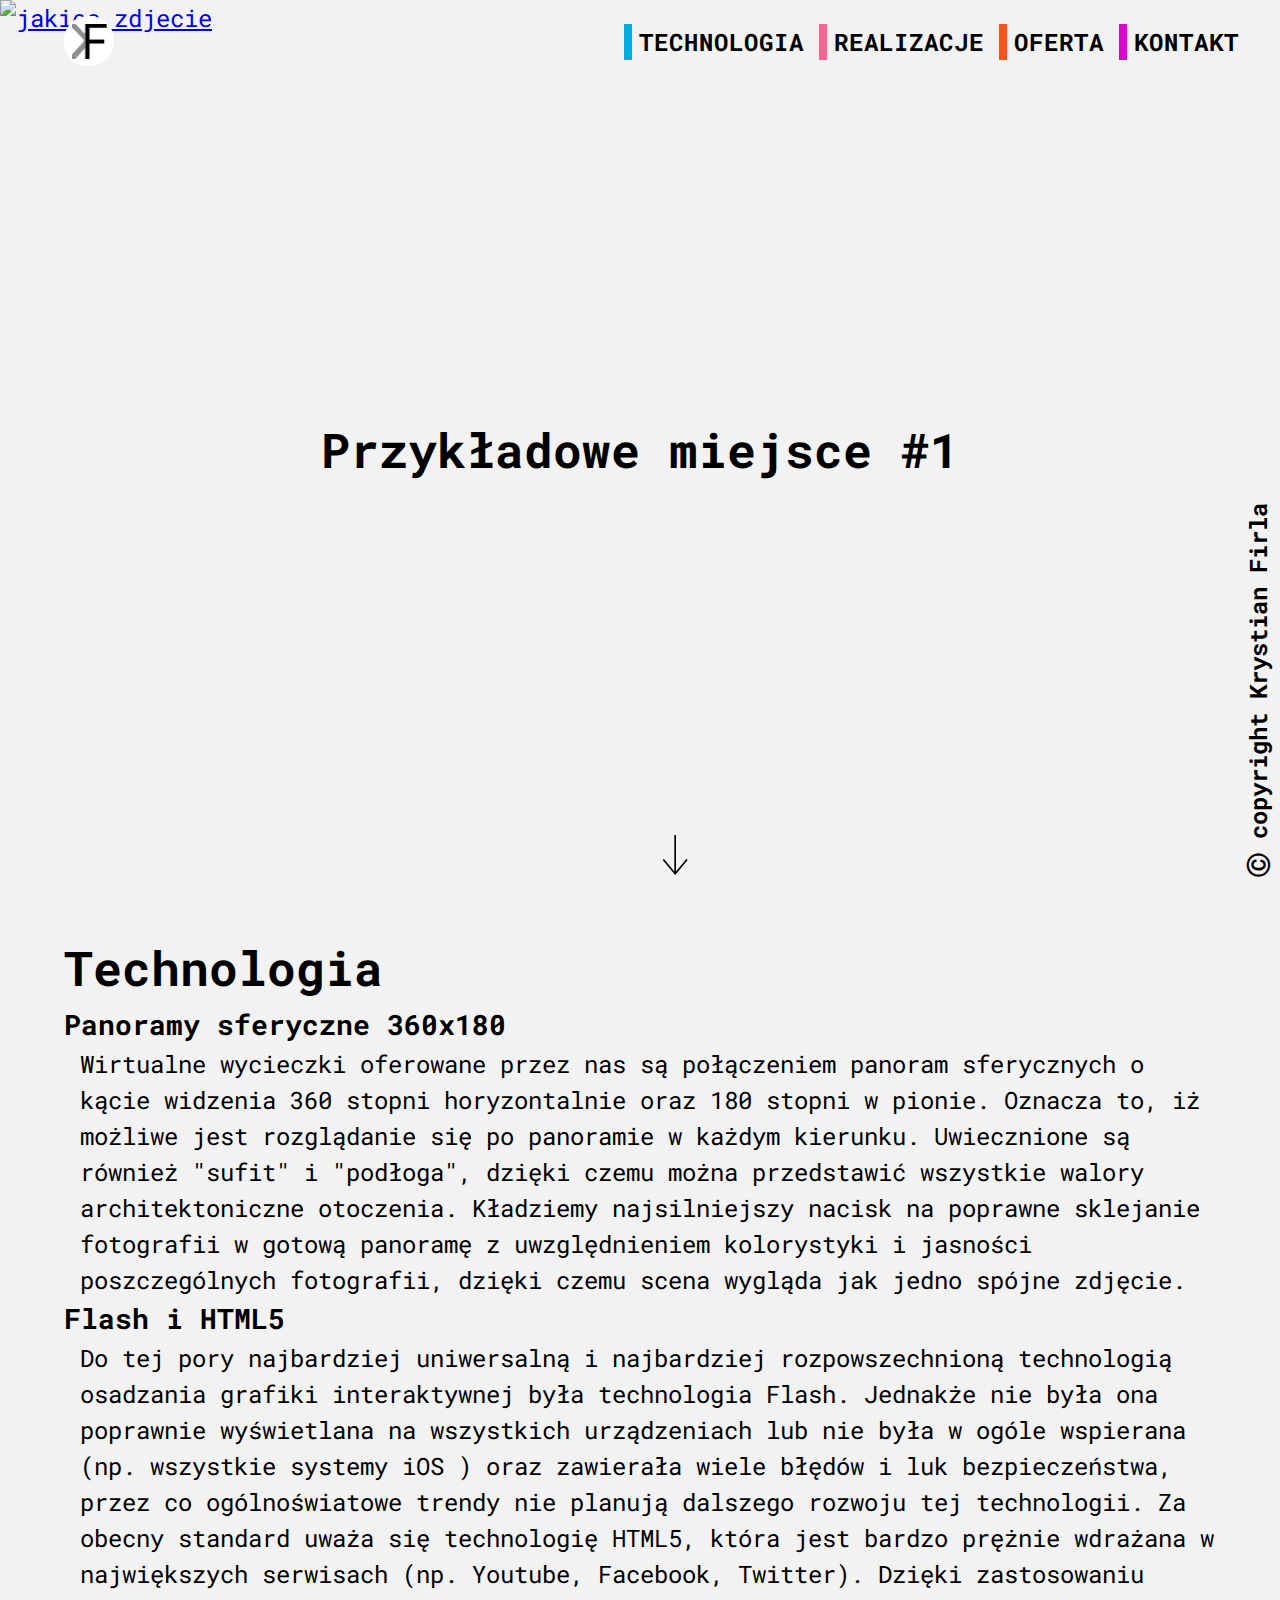
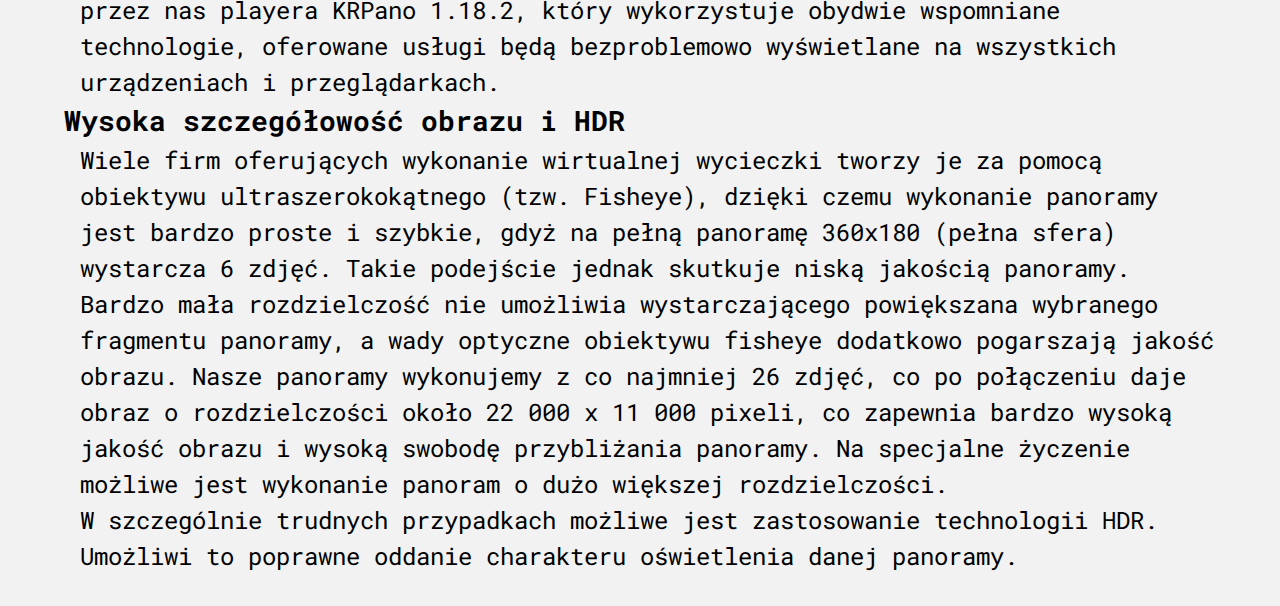
==== commit 1d514591: "Header" ====
--- a/index.html
+++ b/index.html
@@ -13,8 +13,12 @@
 
 <body>
     <header class="navbar">
-        <img src="src/img/logo.png" alt="Logo KF" class="logo">
-        <img src="src/img/menu.svg" alt="Otwórz menu" class="toggle-nav">
+        <div class="logo-container">
+            <img src="src/img/logo.png" alt="Logo KF" class="logo">
+        </div>
+        <div class="hamburger-container">
+            <img src="src/img/menu.svg" alt="Otwórz menu" class="toggle-nav">
+        </div>
         <nav class="navbar-links">
             <ul>
                 <li style="--clr: #00ade1">
--- a/src/css/style.css
+++ b/src/css/style.css
@@ -116,7 +116,7 @@
           align-items: center;
   width: 50px;
   height: 50px;
-  background-color: violet;
+  background-color: white;
   border-radius: 1.5rem;
 }
 
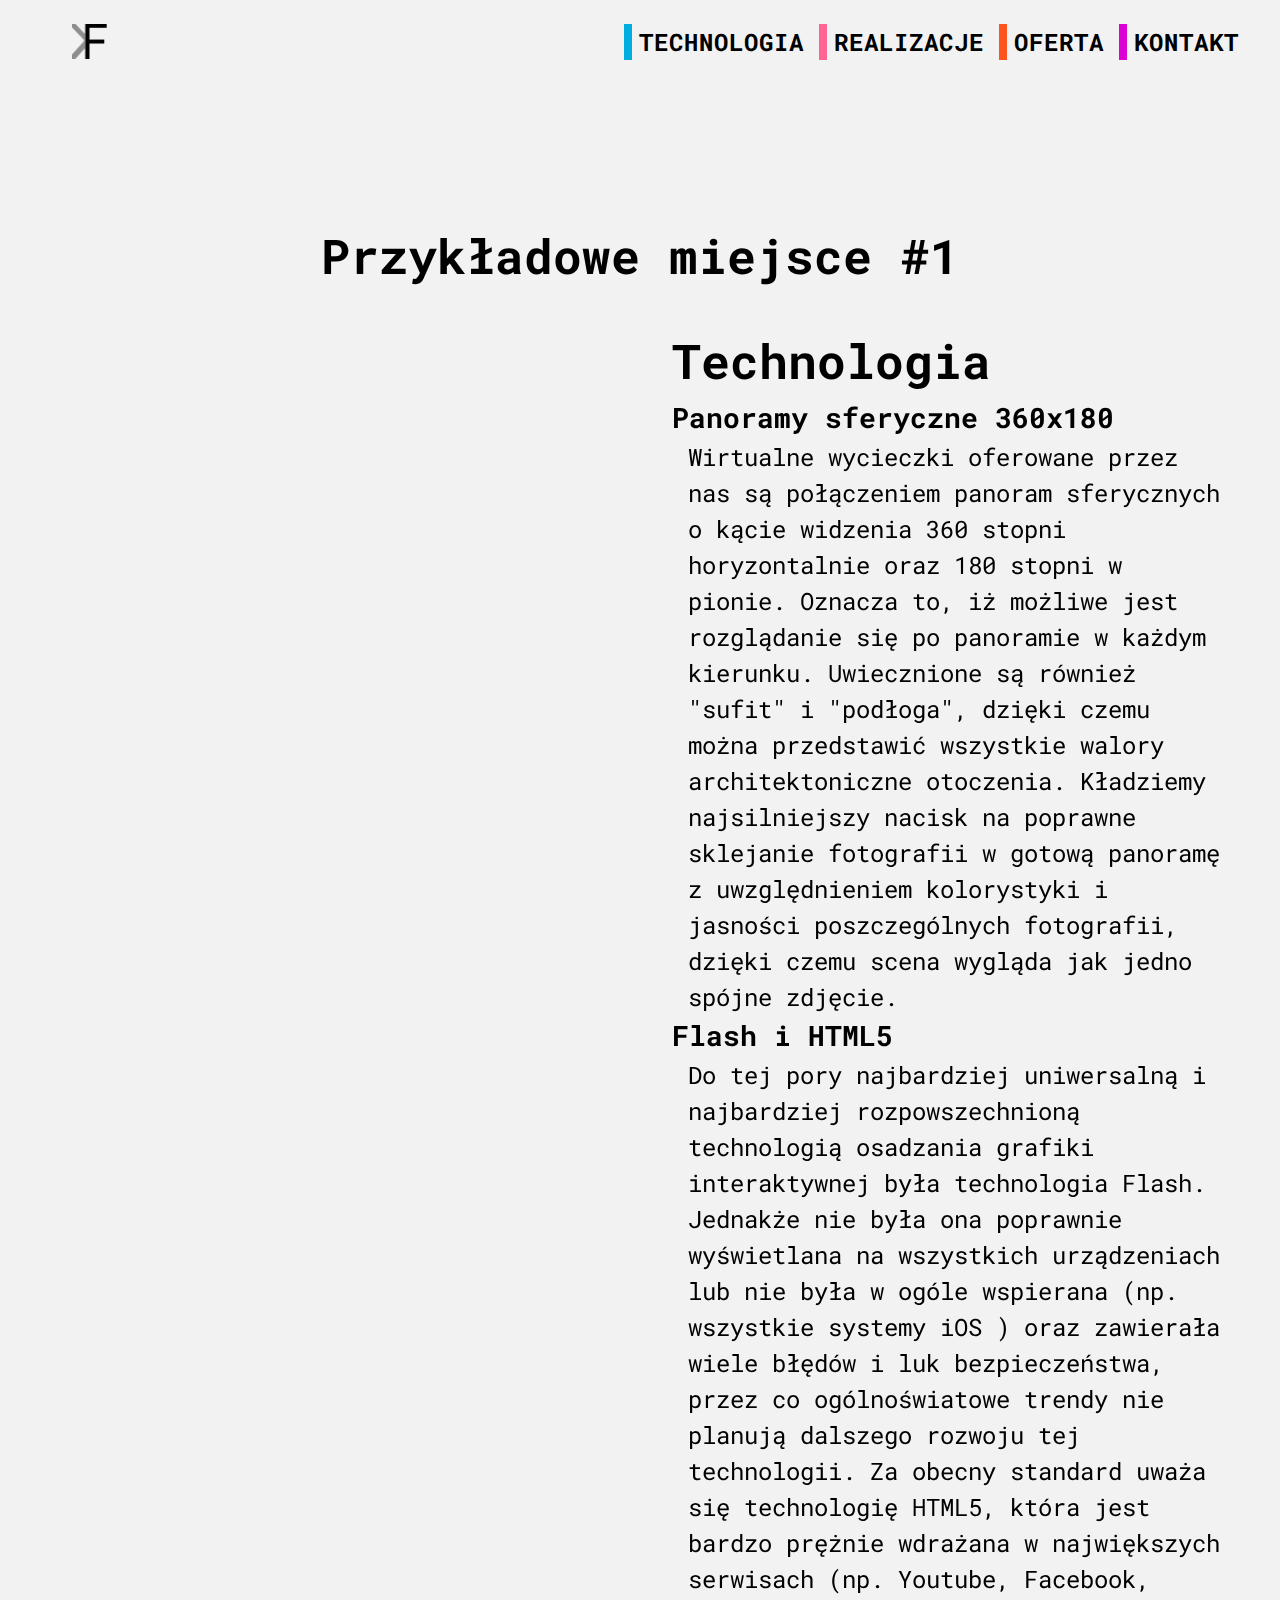
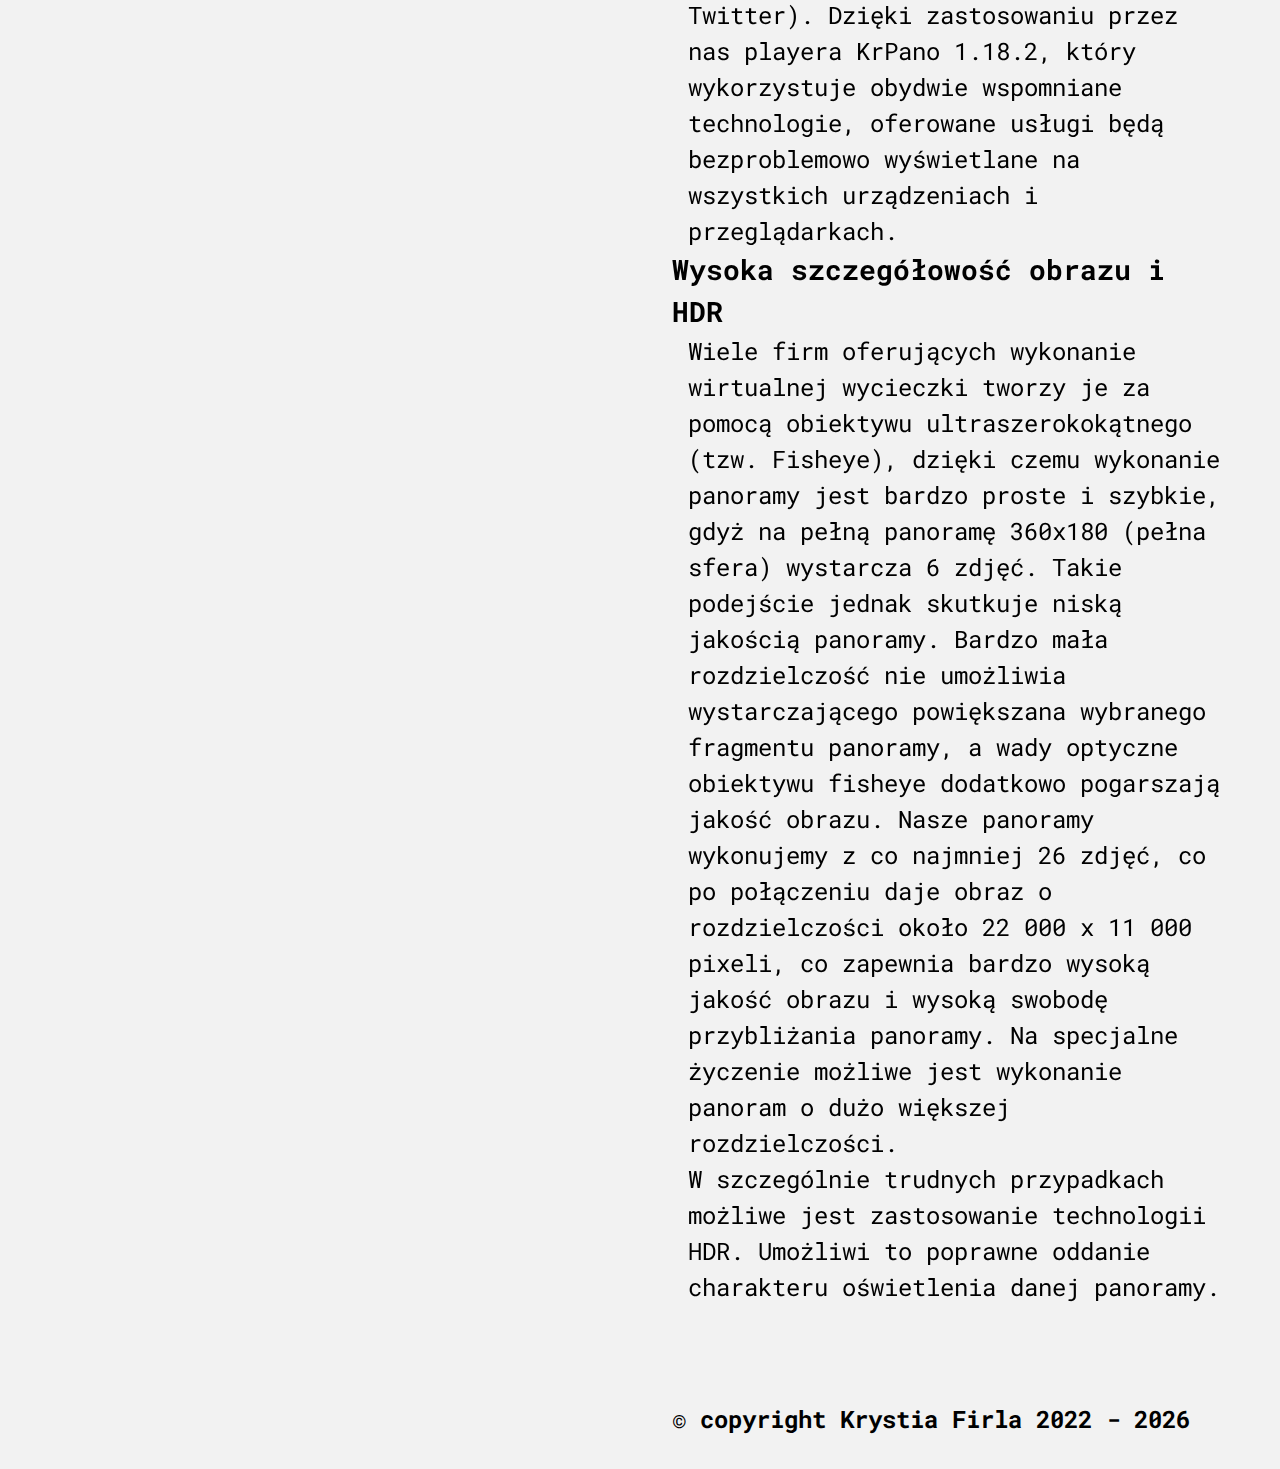
==== commit f898df77: "js" ====
--- a/index.html
+++ b/index.html
@@ -1,127 +1,109 @@
 <!DOCTYPE html>
 <html lang="pl">
-
 <head>
     <meta charset="UTF-8">
     <meta http-equiv="X-UA-Compatible" content="IE=edge">
     <meta name="viewport" content="width=device-width, initial-scale=1.0">
     <title>Krystian Firla</title>
-    <link rel="shortcut icon" href="src/img/favicon.ico" type="image/x-icon">
-    <link rel="stylesheet" href="src/css/style.css">
-    <script src="src/js/script.js" defer></script>
+    <link rel="shortcut icon" href="assets/img/favicon.ico" type="image/x-icon">
+    <link rel="stylesheet" href="assets/css/style.css">
+    <script defer type="module" src="assets/js/scripts/main.js"></script>
+    <script defer type="module" src="assets/js/content/main.js"></script>
 </head>
-
 <body>
     <header class="navbar">
-        <div class="logo-container">
-            <img src="src/img/logo.png" alt="Logo KF" class="logo">
-        </div>
+        <a href="index.php" class="logo-container">
+            <img src="assets/img/logo.png" alt="Logo KF" class="logo">
+        </a>
         <div class="hamburger-container">
-            <img src="src/img/menu.svg" alt="Otwórz menu" class="toggle-nav">
+            <img src="assets/img/menu.svg" alt="Otwórz menu" class="toggle-nav">
         </div>
         <nav class="navbar-links">
             <ul>
                 <li style="--clr: #00ade1">
-                    <a href="index.html" data-text="&nbsp;Technologia">&nbsp;Technologia&nbsp;</a>
+                    <a id="technology" data-text="&nbsp;Technologia">&nbsp;Technologia&nbsp;</a>
                 </li>
                 <li style="--clr: #ff6493">
-                    <a href="realization.html" data-text="&nbsp;Realizacje">&nbsp;Realizacje&nbsp;</a>
+                    <a id="realization" data-text="&nbsp;Realizacje">&nbsp;Realizacje&nbsp;</a>
                 </li>
                 <li style="--clr: #ff551c">
-                    <a href="offer.html" data-text="&nbsp;Oferta">&nbsp;Oferta&nbsp;</a>
+                    <a id="offer" data-text="&nbsp;Oferta">&nbsp;Oferta&nbsp;</a>
                 </li>
                 <li style="--clr: #dc00d4">
-                    <a href="contact.html" data-text="&nbsp;Kontakt">&nbsp;Kontakt&nbsp;</a>
+                    <a id="contact" data-text="&nbsp;Kontakt">&nbsp;Kontakt&nbsp;</a>
                 </li>
             </ul>
         </nav>
     </header>
+
     <main>
         <div class="container">
             <div class="left">
-                <ul>
-                    <li>
-                        <a href="#"><img src="src/img/screenshot.png" alt="jakies zdjecie">
+                <ul data-slides>
+                    <li class="slide" data-active>
+                        <a href="#">
+                            <img src="assets/img/screenshot.png" alt="jakies zdjecie">
                             <h1>Przykładowe miejsce #1</h1>
+                        </a>
+                    </li>
+                    <li class="slide">
+                        <a href="#">
+                            <img src="assets/img/Beautiful-Full-HD-Images.jpg" alt="jakies zdjecie">
+                            <h1>Przykładowe miejsce #2</h1>
+                        </a>
+                    </li>
+                    <li class="slide">
+                        <a href="#">
+                            <img src="assets/img/R.jfif" alt="jakies zdjecie">
+                            <h1>Przykładowe miejsce #3</h1>
                         </a>
                     </li>
                 </ul>
             </div>
             <div class="right">
-                <div class="container">
-                    <div class="arrow">
-                        <a href="#main-content"><img src="src/img/arrow-down.svg" alt="Strzałka w dół"
-                                class="arrow-down"></a>
-                    </div>
-                    <ul>
-                        <li>
-                            <a href="#technology">
-                                <h3>Technologia</h3>
-                            </a>
-                        </li>
-                        <li>
-                            <a href="#flash">
-                                <p>Flash i HTML5</p>
-                            </a>
-                        </li>
-                        <li>
-                            <a href="#panorama">
-                                <p>Panoramy sferyczne</p>
-                            </a>
-                        </li>
-                        <li>
-                            <a href="#hdr">
-                                <p>Wysoka szczegółowość obrazu</p>
-                            </a>
-                        </li>
-                    </ul>
-                    <p class="rotated">&#9400 copyright Krystian Firla</p>
-                </div>
+                <section class="main-content">
+                    <h1>Technologia</h1>
+                    <h3>Panoramy sferyczne 360x180</h3>
+                    <p>Wirtualne wycieczki oferowane przez nas są połączeniem panoram sferycznych o kącie widzenia 360
+                        stopni horyzontalnie oraz 180 stopni w pionie. Oznacza to, iż możliwe jest rozglądanie się po
+                        panoramie w każdym kierunku. Uwiecznione są również "sufit" i "podłoga", dzięki czemu można
+                        przedstawić wszystkie walory architektoniczne otoczenia. Kładziemy najsilniejszy nacisk na
+                        poprawne
+                        sklejanie fotografii w gotową panoramę z uwzględnieniem kolorystyki i jasności poszczególnych
+                        fotografii, dzięki czemu scena wygląda jak jedno spójne zdjęcie.</p>
+                    <h3>Flash i HTML5</h3>
+                    <p>Do tej pory najbardziej uniwersalną i najbardziej rozpowszechnioną technologią osadzania grafiki
+                        interaktywnej była technologia Flash. Jednakże nie była ona poprawnie wyświetlana na wszystkich
+                        urządzeniach lub nie była w ogóle wspierana (np. wszystkie systemy iOS ) oraz zawierała wiele
+                        błędów
+                        i luk bezpieczeństwa, przez co ogólnoświatowe trendy nie planują dalszego rozwoju tej
+                        technologii.
+                        Za obecny standard uważa się technologię HTML5, która jest bardzo prężnie wdrażana w
+                        największych
+                        serwisach (np. Youtube, Facebook, Twitter). Dzięki zastosowaniu przez nas playera KrPano 1.18.2,
+                        który wykorzystuje obydwie wspomniane technologie, oferowane usługi będą bezproblemowo
+                        wyświetlane
+                        na wszystkich urządzeniach i przeglądarkach.</p>
+                    <h3>Wysoka szczegółowość obrazu i HDR</h3>
+                    <p>Wiele firm oferujących wykonanie wirtualnej wycieczki tworzy je za pomocą obiektywu
+                        ultraszerokokątnego (tzw. Fisheye), dzięki czemu wykonanie panoramy jest bardzo proste i
+                        szybkie,
+                        gdyż na pełną panoramę 360x180 (pełna sfera) wystarcza 6 zdjęć. Takie podejście jednak skutkuje
+                        niską jakością panoramy. Bardzo mała rozdzielczość nie umożliwia wystarczającego powiększana
+                        wybranego fragmentu panoramy, a wady optyczne obiektywu fisheye dodatkowo pogarszają jakość
+                        obrazu.
+                        Nasze panoramy wykonujemy z co najmniej 26 zdjęć, co po połączeniu daje obraz o rozdzielczości
+                        około
+                        22 000 x 11 000 pixeli, co zapewnia bardzo wysoką jakość obrazu i wysoką swobodę przybliżania
+                        panoramy. Na specjalne życzenie możliwe jest wykonanie panoram o dużo większej rozdzielczości.
+                    </p>
+                    <p>W szczególnie trudnych przypadkach możliwe jest zastosowanie technologii HDR. Umożliwi to
+                        poprawne
+                        oddanie charakteru oświetlenia danej panoramy.</p>
+                </section>
+                <h4 class="main-content">&copy; copyright Krystia Firla 2022 - <span id="date">2022</span></h4>
             </div>
         </div>
     </main>
-    <section class="main-content" id="main-content">
-        <h1 id="technology">Technologia</h1>
-        <h3 id="panorama">Panoramy sferyczne 360x180</h3>
-        <p>Wirtualne wycieczki oferowane przez nas są połączeniem panoram sferycznych o kącie widzenia 360
-            stopni horyzontalnie oraz 180 stopni w pionie. Oznacza to, iż możliwe jest rozglądanie się po
-            panoramie w każdym kierunku. Uwiecznione są również "sufit" i "podłoga", dzięki czemu można
-            przedstawić wszystkie walory architektoniczne otoczenia. Kładziemy najsilniejszy nacisk na
-            poprawne
-            sklejanie fotografii w gotową panoramę z uwzględnieniem kolorystyki i jasności poszczególnych
-            fotografii, dzięki czemu scena wygląda jak jedno spójne zdjęcie.</p>
-        <h3 id="flash">Flash i HTML5</h3>
-        <p>Do tej pory najbardziej uniwersalną i najbardziej rozpowszechnioną technologią osadzania grafiki
-            interaktywnej była technologia Flash. Jednakże nie była ona poprawnie wyświetlana na wszystkich
-            urządzeniach lub nie była w ogóle wspierana (np. wszystkie systemy iOS ) oraz zawierała wiele
-            błędów
-            i luk bezpieczeństwa, przez co ogólnoświatowe trendy nie planują dalszego rozwoju tej
-            technologii.
-            Za obecny standard uważa się technologię HTML5, która jest bardzo prężnie wdrażana w
-            największych
-            serwisach (np. Youtube, Facebook, Twitter). Dzięki zastosowaniu przez nas playera KRPano 1.18.2,
-            który wykorzystuje obydwie wspomniane technologie, oferowane usługi będą bezproblemowo
-            wyświetlane
-            na wszystkich urządzeniach i przeglądarkach.</p>
-        <h3 id="hdr">Wysoka szczegółowość obrazu i HDR</h3>
-        <p>Wiele firm oferujących wykonanie wirtualnej wycieczki tworzy je za pomocą obiektywu
-            ultraszerokokątnego (tzw. Fisheye), dzięki czemu wykonanie panoramy jest bardzo proste i
-            szybkie,
-            gdyż na pełną panoramę 360x180 (pełna sfera) wystarcza 6 zdjęć. Takie podejście jednak skutkuje
-            niską jakością panoramy. Bardzo mała rozdzielczość nie umożliwia wystarczającego powiększana
-            wybranego fragmentu panoramy, a wady optyczne obiektywu fisheye dodatkowo pogarszają jakość
-            obrazu.
-            Nasze panoramy wykonujemy z co najmniej 26 zdjęć, co po połączeniu daje obraz o rozdzielczości
-            około
-            22 000 x 11 000 pixeli, co zapewnia bardzo wysoką jakość obrazu i wysoką swobodę przybliżania
-            panoramy. Na specjalne życzenie możliwe jest wykonanie panoram o dużo większej rozdzielczości.
-        </p>
-        <p>W szczególnie trudnych przypadkach możliwe jest zastosowanie technologii HDR. Umożliwi to
-            poprawne
-            oddanie charakteru oświetlenia danej panoramy.</p>
-
-    </section>
-
 </body>
-
 </html>--- a/assets/css/style.css
+++ b/assets/css/style.css
@@ -0,0 +1,291 @@
+@import url("https://fonts.googleapis.com/css2?family=Roboto+Mono:wght@300&display=swap");
+*, *::before, *::after {
+  margin: 0;
+  padding: 0;
+  -webkit-box-sizing: border-box;
+          box-sizing: border-box;
+  font-family: 'Roboto Mono', monospace;
+}
+
+h1, a {
+  margin: 0;
+  padding: 0;
+}
+
+h4 {
+  margin-top: 2rem;
+}
+
+:root {
+  --background-color: #F2F2F2;
+  --hover-color: rgb(134, 134, 134);
+}
+
+html {
+  scroll-behavior: smooth;
+}
+
+body {
+  line-height: 1.5;
+  background-color: var(--background-color);
+  font-size: 1.5rem;
+  overflow-y: scroll;
+}
+
+.navbar {
+  width: 100%;
+  display: -webkit-box;
+  display: -ms-flexbox;
+  display: flex;
+  -webkit-box-pack: justify;
+      -ms-flex-pack: justify;
+          justify-content: space-between;
+  padding: 1.5rem 4rem;
+  position: absolute;
+  width: 100%;
+  z-index: 3;
+  background-color: var(--background-color);
+}
+
+.toggle-nav {
+  position: absolute;
+  display: none;
+  top: 1.25rem;
+  right: 4rem;
+  max-width: 40px;
+  max-height: 40px;
+  cursor: pointer;
+}
+
+.navbar-links ul {
+  position: relative;
+  width: calc(50vw - 4rem);
+  margin: 0;
+  padding: 0;
+  padding-left: 2rem;
+  display: -webkit-box;
+  display: -ms-flexbox;
+  display: flex;
+  -webkit-box-pack: justify;
+      -ms-flex-pack: justify;
+          justify-content: space-between;
+}
+
+.navbar-links ul li {
+  position: relative;
+  list-style: none;
+}
+
+.navbar-links ul li a {
+  position: relative;
+  text-decoration: none;
+  display: block;
+  text-transform: uppercase;
+  letter-spacing: 1px;
+  font-weight: bold;
+  color: black;
+  cursor: pointer;
+}
+
+.navbar-links ul li a::before {
+  content: attr(data-text);
+  position: absolute;
+  color: var(--clr);
+  width: 0;
+  overflow: hidden;
+  -webkit-transition: 1s;
+  transition: 1s;
+  border-right: 8px solid var(--clr);
+}
+
+.navbar-links ul li a:hover::before {
+  width: 100%;
+  -webkit-filter: drop-shadow(0 0 25px var(--clr));
+          filter: drop-shadow(0 0 25px var(--clr));
+}
+
+.logo {
+  width: 35px;
+  height: 35px;
+}
+
+.logo-container {
+  position: absolute;
+  top: 1rem;
+  display: -webkit-box;
+  display: -ms-flexbox;
+  display: flex;
+  -webkit-box-pack: center;
+      -ms-flex-pack: center;
+          justify-content: center;
+  -webkit-box-align: center;
+      -ms-flex-align: center;
+          align-items: center;
+  width: 50px;
+  height: 50px;
+  background-color: var(--background-color);
+  border-radius: 1.5rem;
+}
+
+.slide {
+  position: absolute;
+  inset: 0;
+  opacity: 0;
+  -webkit-transition: opacity 500ms ease-in-out;
+  transition: opacity 500ms ease-in-out;
+  -webkit-transition-delay: 250ms;
+          transition-delay: 250ms;
+}
+
+.slide[data-active] {
+  opacity: 1;
+  z-index: 1;
+  -webkit-transition-delay: 0ms;
+          transition-delay: 0ms;
+}
+
+.left > ul {
+  width: 50vw;
+  list-style: none;
+  margin: 0;
+  padding: 0;
+}
+
+.left > ul > li > a > img {
+  width: 50%;
+  height: 100vh;
+  -o-object-fit: cover;
+     object-fit: cover;
+  -o-object-position: center;
+     object-position: center;
+  position: fixed;
+}
+
+.left > ul > li > a > h1 {
+  position: absolute;
+  color: black;
+  top: 30%;
+  left: 50%;
+  z-index: 2;
+  -webkit-transform: translate(-50%, -70%);
+          transform: translate(-50%, -70%);
+}
+
+.right {
+  width: calc(50vw - 1rem);
+  height: auto;
+  position: absolute;
+  left: 50%;
+  top: 0;
+}
+
+.main-content {
+  position: relative;
+  top: 32.5vh;
+  left: 0;
+  padding: 2rem 2rem;
+}
+
+.main-content p {
+  margin-left: 1rem;
+}
+
+.contact {
+  display: -webkit-box;
+  display: -ms-flexbox;
+  display: flex;
+  -webkit-box-orient: vertical;
+  -webkit-box-direction: normal;
+      -ms-flex-direction: column;
+          flex-direction: column;
+}
+
+@media (max-width: 1360px) and (min-width: 1260px) {
+  .navbar-links ul {
+    width: calc(50vw - 1rem);
+  }
+}
+
+@media (max-width: 1260px) {
+  .navbar {
+    padding: 1.5rem 3rem;
+  }
+  .toggle-nav {
+    right: 3rem;
+    display: block;
+  }
+  .navbar-links {
+    opacity: 0;
+    pointer-events: none;
+    position: absolute;
+    top: calc(3rem + 18px);
+    right: 3rem;
+    -webkit-transform: translateY(-10px);
+            transform: translateY(-10px);
+    -webkit-transition: opacity 150ms ease-in-out, -webkit-transform 150ms ease-in-out;
+    transition: opacity 150ms ease-in-out, -webkit-transform 150ms ease-in-out;
+    transition: opacity 150ms ease-in-out, transform 150ms ease-in-out;
+    transition: opacity 150ms ease-in-out, transform 150ms ease-in-out, -webkit-transform 150ms ease-in-out;
+    padding: 1rem;
+    padding-right: 0;
+    border-radius: 1rem;
+  }
+  .navbar-links ul {
+    -webkit-box-orient: vertical;
+    -webkit-box-direction: normal;
+        -ms-flex-direction: column;
+            flex-direction: column;
+    width: 100%;
+    padding: 0;
+    display: -webkit-box;
+    display: -ms-flexbox;
+    display: flex;
+    -webkit-box-pack: justify;
+        -ms-flex-pack: justify;
+            justify-content: space-between;
+    gap: 1rem;
+  }
+  .navbar-links ul li a {
+    float: right;
+  }
+  .navbar-links.active {
+    display: block;
+    opacity: 1;
+    pointer-events: auto;
+    -webkit-transform: translateY(0);
+            transform: translateY(0);
+    background-color: var(--background-color);
+  }
+}
+
+@media (max-width: 800px) {
+  .left > ul {
+    display: none;
+  }
+  .right {
+    width: 100%;
+    left: 0%;
+    top: 30vh;
+  }
+}
+
+@media (min-height: 600px) and (max-width: 800px) {
+  .left > ul {
+    display: block;
+    position: absolute;
+    top: 4.2rem;
+    left: 50%;
+    -webkit-transform: translateX(-50%);
+            transform: translateX(-50%);
+    width: 75vw;
+    z-index: 1;
+  }
+  .left > ul > li > a > img {
+    height: 45vh;
+    width: 100%;
+  }
+  .left > ul > li > a > h1 {
+    top: 7rem;
+  }
+}
+/*# sourceMappingURL=style.css.map */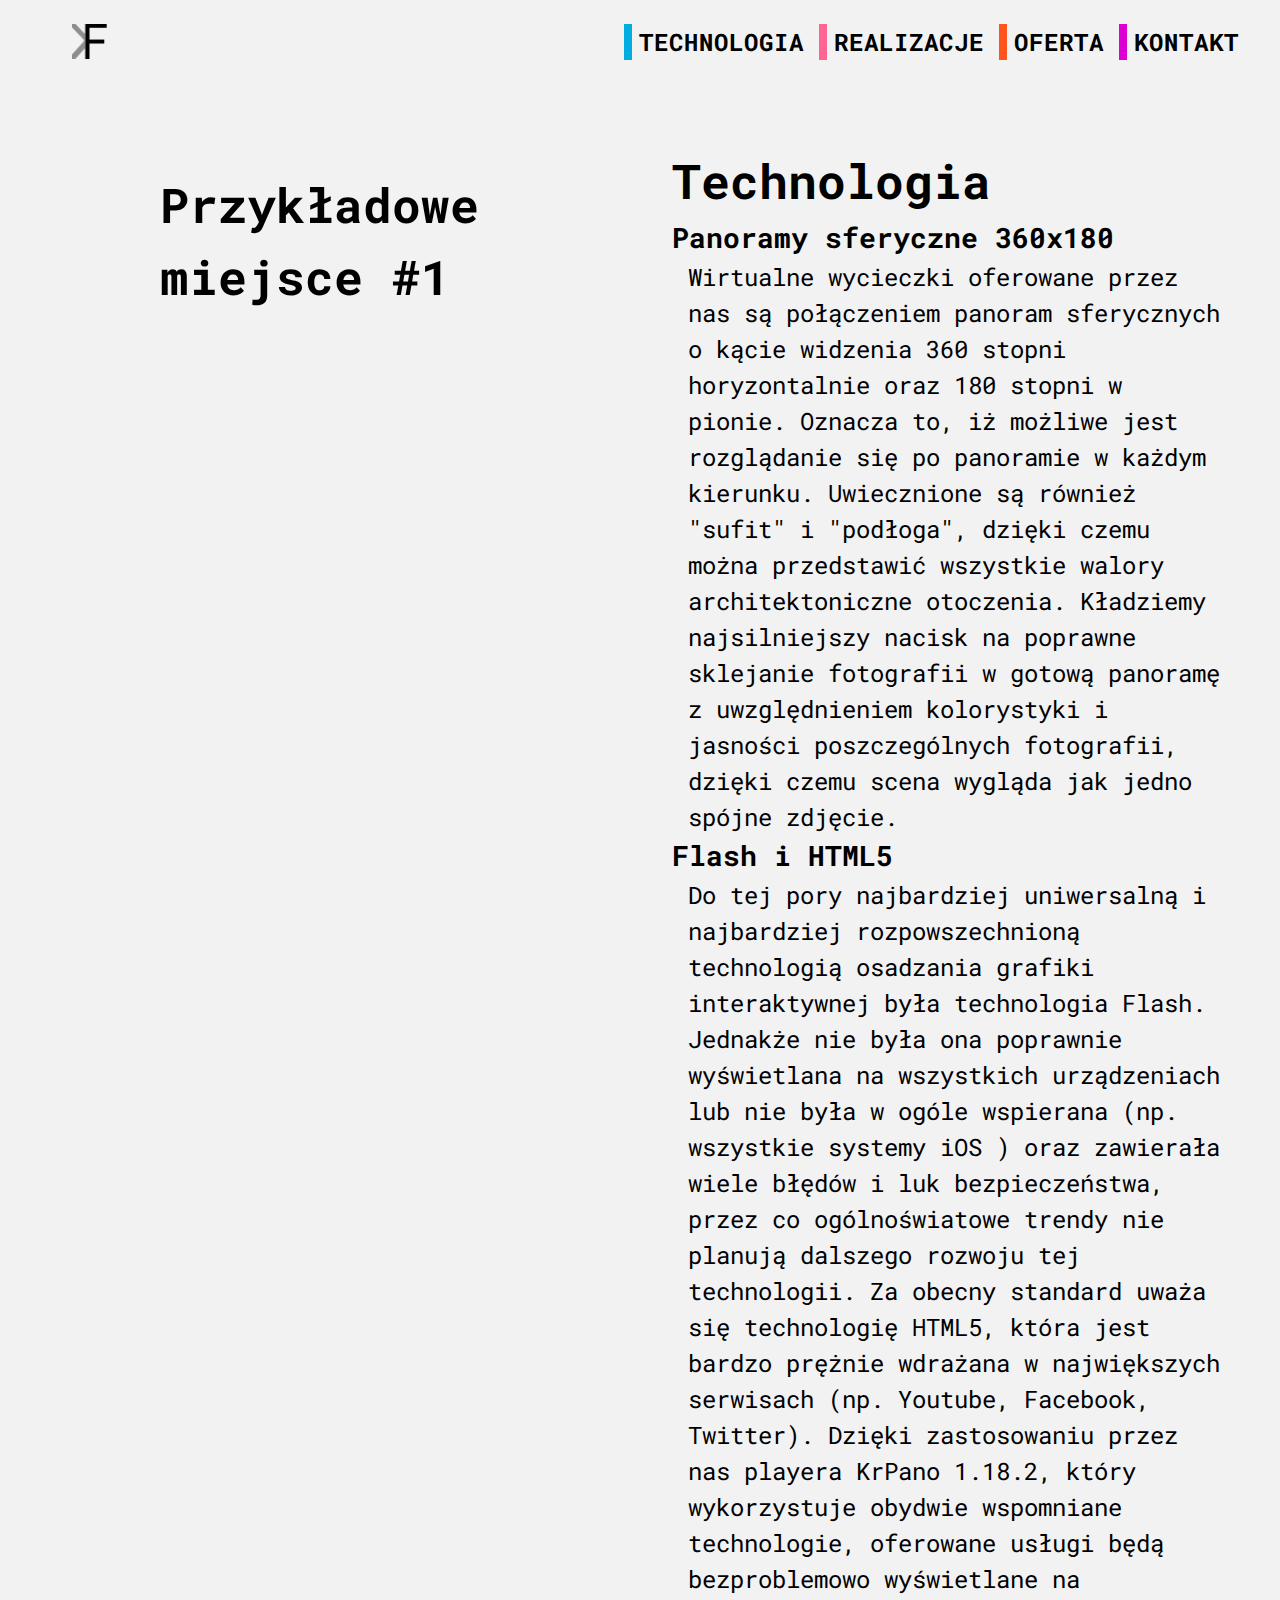
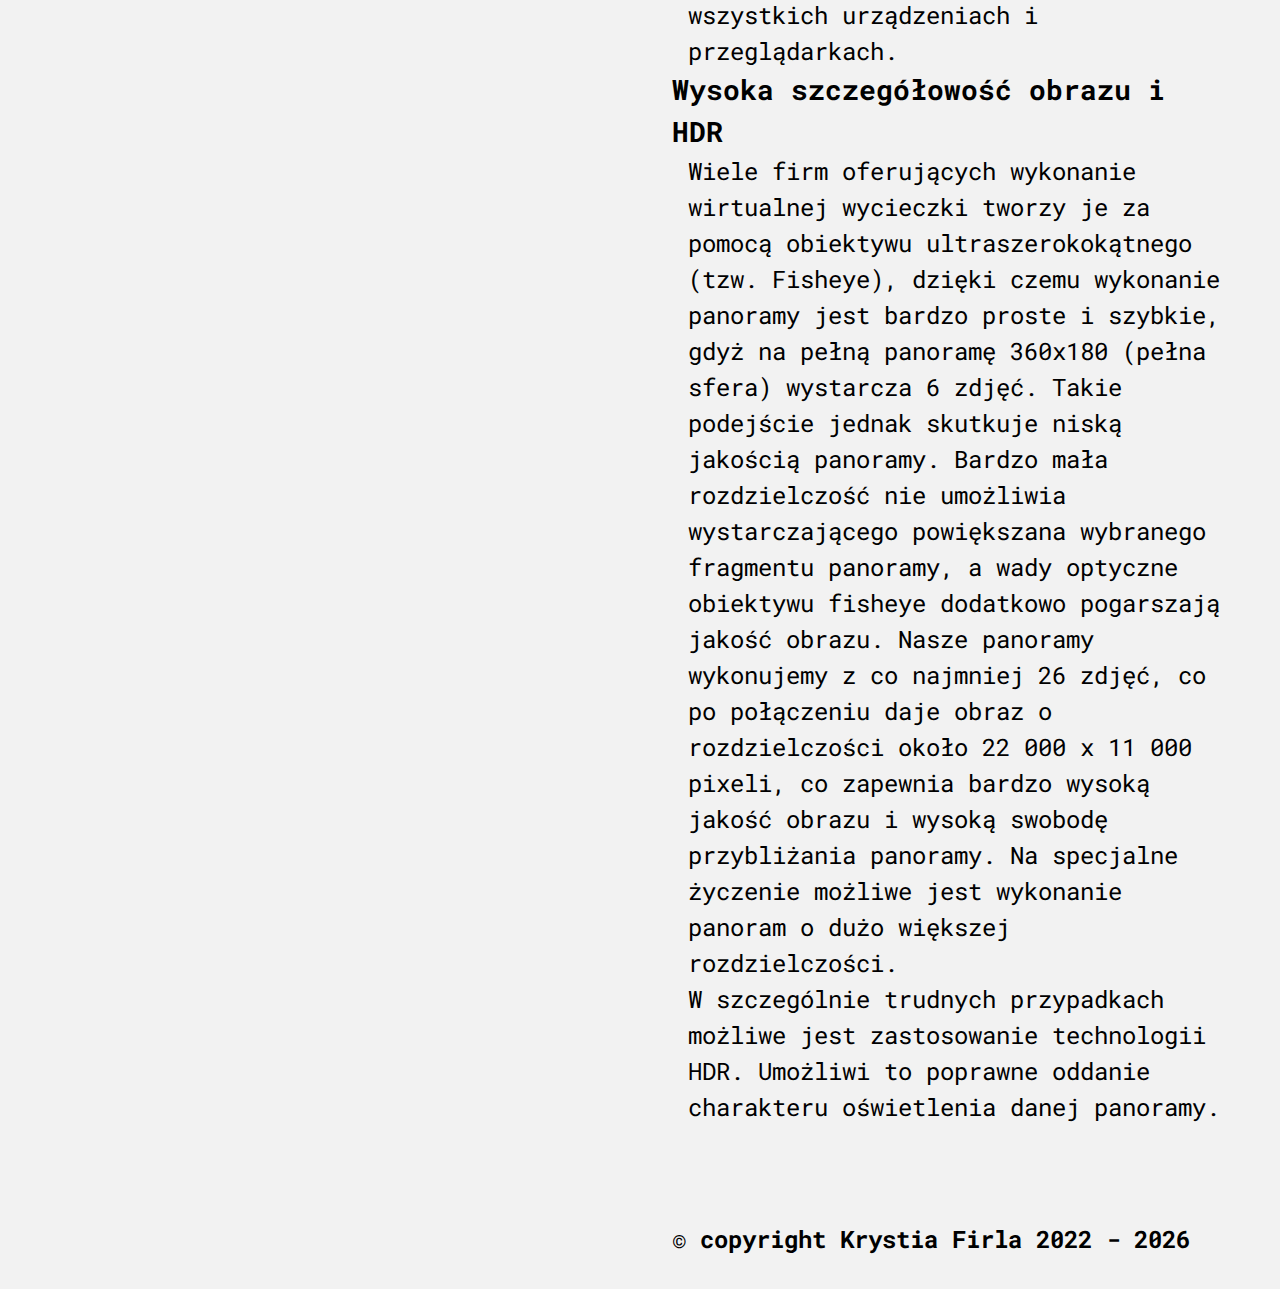
==== commit 1a5a146b: "no zaczyna to dzialac" ====
--- a/index.html
+++ b/index.html
@@ -7,12 +7,12 @@
     <title>Krystian Firla</title>
     <link rel="shortcut icon" href="assets/img/favicon.ico" type="image/x-icon">
     <link rel="stylesheet" href="assets/css/style.css">
+    <script defer type="module" src="assets/js/content/main.js"></script>
     <script defer type="module" src="assets/js/scripts/main.js"></script>
-    <script defer type="module" src="assets/js/content/main.js"></script>
 </head>
 <body>
     <header class="navbar">
-        <a href="index.php" class="logo-container">
+        <a id="logo-link" href="#" class="logo-container">
             <img src="assets/img/logo.png" alt="Logo KF" class="logo">
         </a>
         <div class="hamburger-container">
@@ -39,7 +39,7 @@
     <main>
         <div class="container">
             <div class="left">
-                <ul data-slides>
+                <ul id="left-img-list" data-slides>
                     <li class="slide" data-active>
                         <a href="#">
                             <img src="assets/img/screenshot.png" alt="jakies zdjecie">
@@ -62,6 +62,9 @@
             </div>
             <div class="right">
                 <section class="main-content">
+
+                    <noscript>Strona nie jest w pełni funkcjonalna ponieważ twoja przeglądarka nie obsługuje JS! </noscript>
+
                     <h1>Technologia</h1>
                     <h3>Panoramy sferyczne 360x180</h3>
                     <p>Wirtualne wycieczki oferowane przez nas są połączeniem panoram sferycznych o kącie widzenia 360
--- a/assets/css/style.css
+++ b/assets/css/style.css
@@ -128,6 +128,7 @@
 }
 
 .slide {
+  width: 50%;
   position: absolute;
   inset: 0;
   opacity: 0;
@@ -135,6 +136,7 @@
   transition: opacity 500ms ease-in-out;
   -webkit-transition-delay: 250ms;
           transition-delay: 250ms;
+  pointer-events: none;
 }
 
 .slide[data-active] {
@@ -142,6 +144,7 @@
   z-index: 1;
   -webkit-transition-delay: 0ms;
           transition-delay: 0ms;
+  pointer-events: all;
 }
 
 .left > ul {
@@ -181,13 +184,38 @@
 
 .main-content {
   position: relative;
-  top: 32.5vh;
+  top: 12.5vh;
   left: 0;
   padding: 2rem 2rem;
 }
 
 .main-content p {
   margin-left: 1rem;
+}
+
+#library {
+  list-style: none;
+  display: -webkit-box;
+  display: -ms-flexbox;
+  display: flex;
+  -ms-flex-wrap: wrap;
+      flex-wrap: wrap;
+  width: 100%;
+  gap: 1rem;
+}
+
+#library li {
+  width: 45%;
+}
+
+#library li img {
+  width: 100%;
+  height: auto;
+}
+
+#library a {
+  text-decoration: none;
+  color: black;
 }
 
 .contact {
@@ -259,6 +287,9 @@
 }
 
 @media (max-width: 800px) {
+  .main-content {
+    top: 23vh;
+  }
   .left > ul {
     display: none;
   }
@@ -273,19 +304,21 @@
   .left > ul {
     display: block;
     position: absolute;
-    top: 4.2rem;
-    left: 50%;
-    -webkit-transform: translateX(-50%);
-            transform: translateX(-50%);
-    width: 75vw;
+    top: 5rem;
+    left: 1%;
     z-index: 1;
+  }
+  .slide {
+    width: 100%;
   }
   .left > ul > li > a > img {
     height: 45vh;
-    width: 100%;
+    width: 95vw;
+    position: absolute;
   }
   .left > ul > li > a > h1 {
     top: 7rem;
+    left: 70%;
   }
 }
 /*# sourceMappingURL=style.css.map */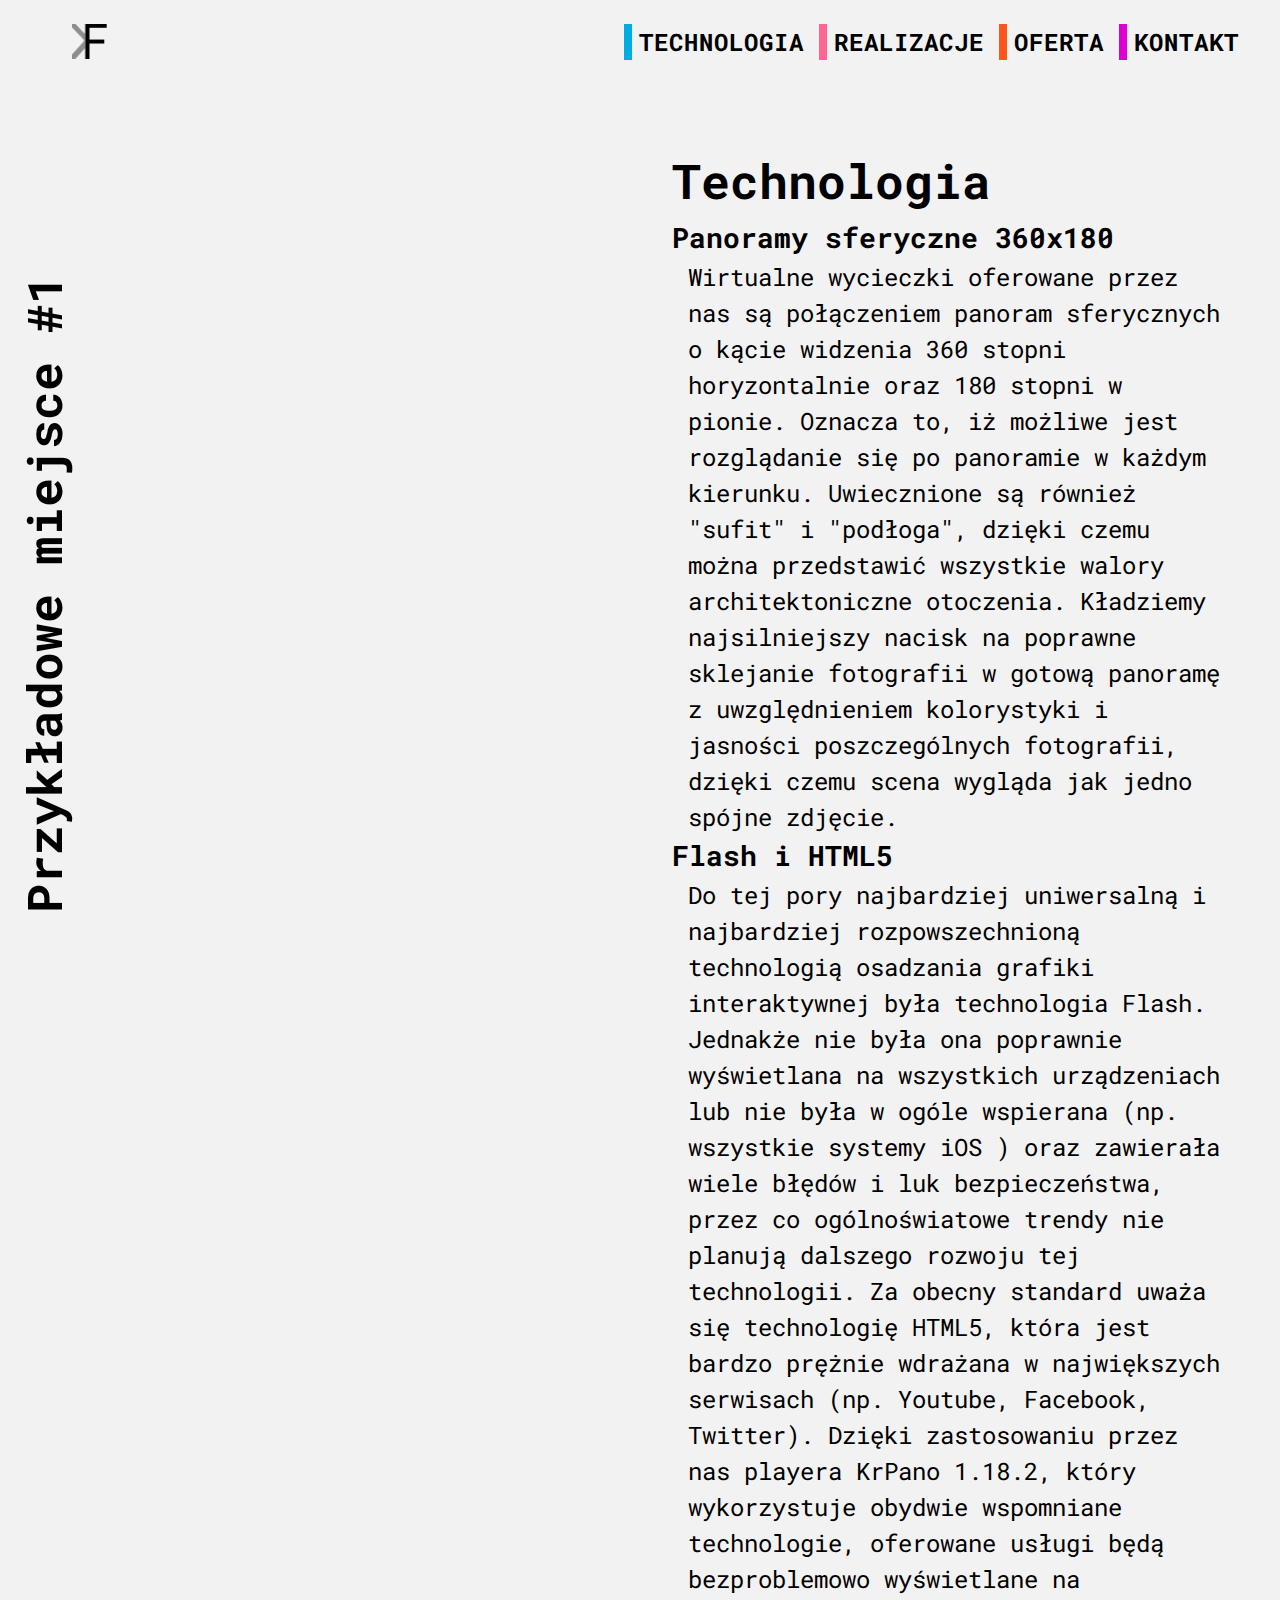
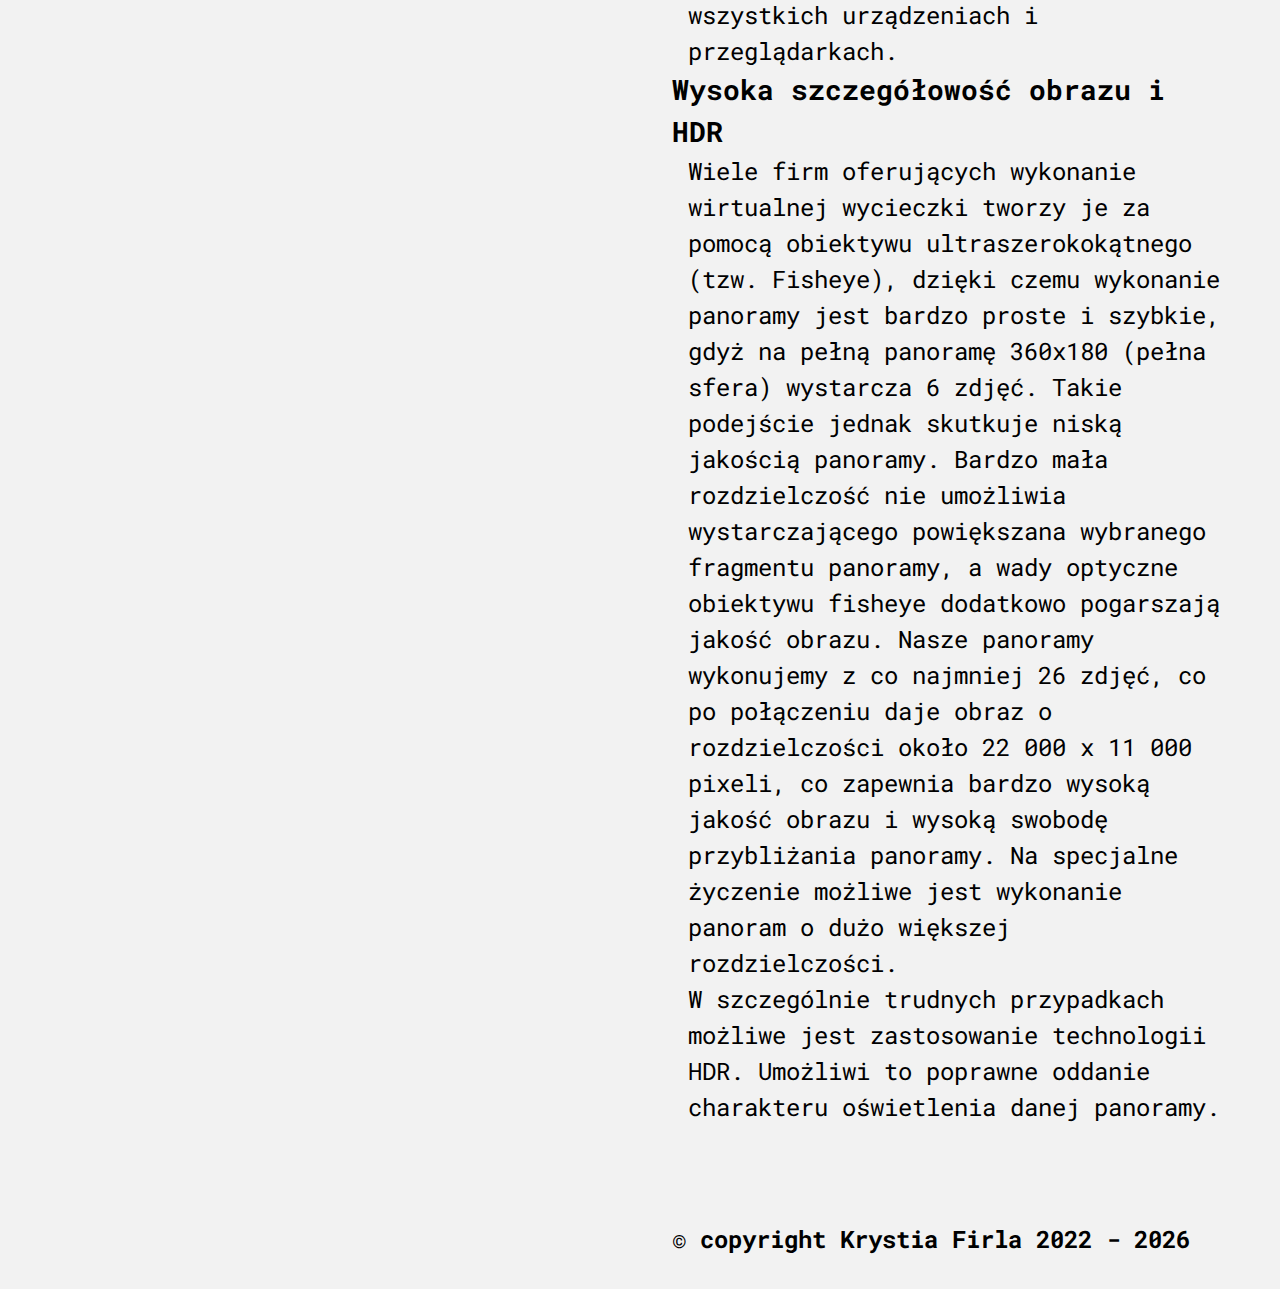
==== commit da299120: "stopka i realizacje" ====
--- a/index.html
+++ b/index.html
@@ -104,7 +104,7 @@
                         poprawne
                         oddanie charakteru oświetlenia danej panoramy.</p>
                 </section>
-                <h4 class="main-content">&copy; copyright Krystia Firla 2022 - <span id="date">2022</span></h4>
+                <h4 class="main-content">&copy; copyright Krystia Firla 2022 <span id="date"></span></h4>
             </div>
         </div>
     </main>
--- a/assets/css/style.css
+++ b/assets/css/style.css
@@ -162,16 +162,19 @@
   -o-object-position: center;
      object-position: center;
   position: fixed;
+  -webkit-transition: width 200ms ease-in-out;
+  transition: width 200ms ease-in-out;
 }
 
 .left > ul > li > a > h1 {
-  position: absolute;
   color: black;
-  top: 30%;
-  left: 50%;
+  position: fixed;
+  bottom: 30%;
+  left: -15%;
   z-index: 2;
-  -webkit-transform: translate(-50%, -70%);
-          transform: translate(-50%, -70%);
+  -webkit-transform: rotate(270deg);
+          transform: rotate(270deg);
+  background-color: var(--background-color);
 }
 
 .right {
@@ -286,21 +289,92 @@
   }
 }
 
+.slide-showcase {
+  width: 100%;
+  position: absolute;
+  inset: 0;
+  opacity: 0;
+  -webkit-transition: opacity 500ms ease-in-out;
+  transition: opacity 500ms ease-in-out;
+  -webkit-transition-delay: 250ms;
+          transition-delay: 250ms;
+  pointer-events: none;
+}
+
+.slide-showcase[data-active] {
+  opacity: 1;
+  z-index: 2;
+  -webkit-transition-delay: 0ms;
+          transition-delay: 0ms;
+  pointer-events: all;
+}
+
+.showcase-close {
+  display: block;
+  background-color: var(--background-color);
+  position: fixed;
+  top: 10vh;
+  right: 0;
+  z-index: 2;
+  display: -webkit-box;
+  display: -ms-flexbox;
+  display: flex;
+  -webkit-box-pack: center;
+      -ms-flex-pack: center;
+          justify-content: center;
+}
+
+.showcase-close img {
+  width: 75px;
+  height: auto;
+}
+
+@media (max-width: 1700px) {
+  .left > ul > li > a > h1 {
+    bottom: 30%;
+    left: -17%;
+  }
+}
+
+@media (max-width: 1550px) {
+  .left > ul > li > a > h1 {
+    bottom: 30%;
+    left: -18%;
+  }
+}
+
+@media (max-width: 1450px) {
+  .left > ul > li > a > h1 {
+    bottom: 30%;
+    left: -20%;
+  }
+}
+
+@media (max-width: 1300px) {
+  .left > ul > li > a > h1 {
+    bottom: 30%;
+    left: -21.5%;
+  }
+}
+
+@media (max-width: 1100px) {
+  .left > ul > li > a > h1 {
+    bottom: 30%;
+    left: -26%;
+  }
+}
+
+@media (max-width: 900px) {
+  .left > ul > li > a > h1 {
+    bottom: 30%;
+    left: -31.5%;
+  }
+}
+
 @media (max-width: 800px) {
-  .main-content {
-    top: 23vh;
-  }
-  .left > ul {
+  .showcase-close {
     display: none;
   }
-  .right {
-    width: 100%;
-    left: 0%;
-    top: 30vh;
-  }
-}
-
-@media (min-height: 600px) and (max-width: 800px) {
   .left > ul {
     display: block;
     position: absolute;
@@ -308,17 +382,46 @@
     left: 1%;
     z-index: 1;
   }
-  .slide {
+  .slide, .slide-showcase {
     width: 100%;
+  }
+  .left > ul > li > a {
+    position: relative;
+    text-decoration: none;
   }
   .left > ul > li > a > img {
     height: 45vh;
     width: 95vw;
     position: absolute;
-  }
-  .left > ul > li > a > h1 {
-    top: 7rem;
-    left: 70%;
+    -webkit-transition: width 200ms ease-in-out;
+    transition: width 200ms ease-in-out;
+  }
+  .left > ul > li > a > h1 {
+    white-space: nowrap;
+    position: relative;
+    margin-top: 38.5vh;
+    font-size: 100%;
+    bottom: 50%;
+    width: -webkit-fit-content;
+    width: -moz-fit-content;
+    width: fit-content;
+    left: 0;
+    -webkit-transform: rotate(0);
+            transform: rotate(0);
+  }
+  .right {
+    width: 100%;
+    left: 0%;
+    top: 30vh;
+  }
+  .main-content {
+    top: 23vh;
+  }
+}
+
+@media (max-height: 650px) {
+  .main-content {
+    top: 30vh;
   }
 }
 /*# sourceMappingURL=style.css.map */